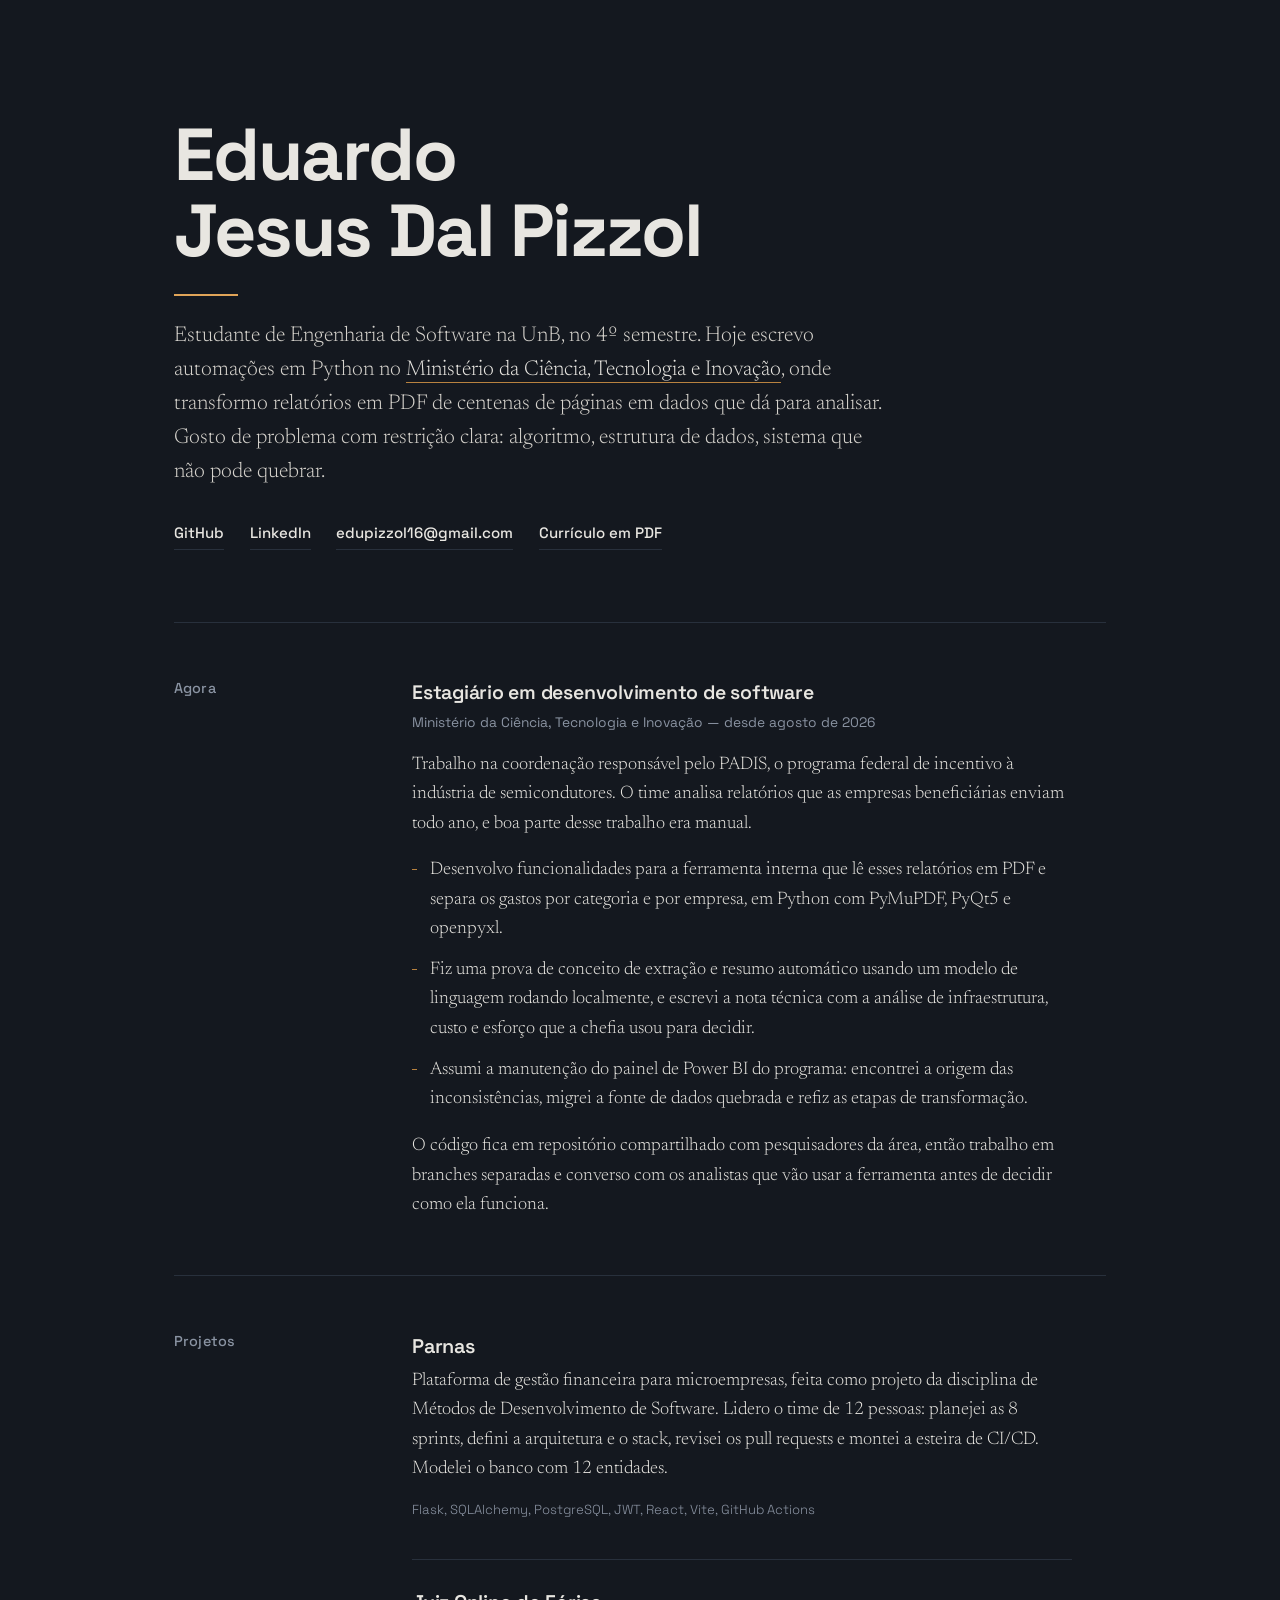
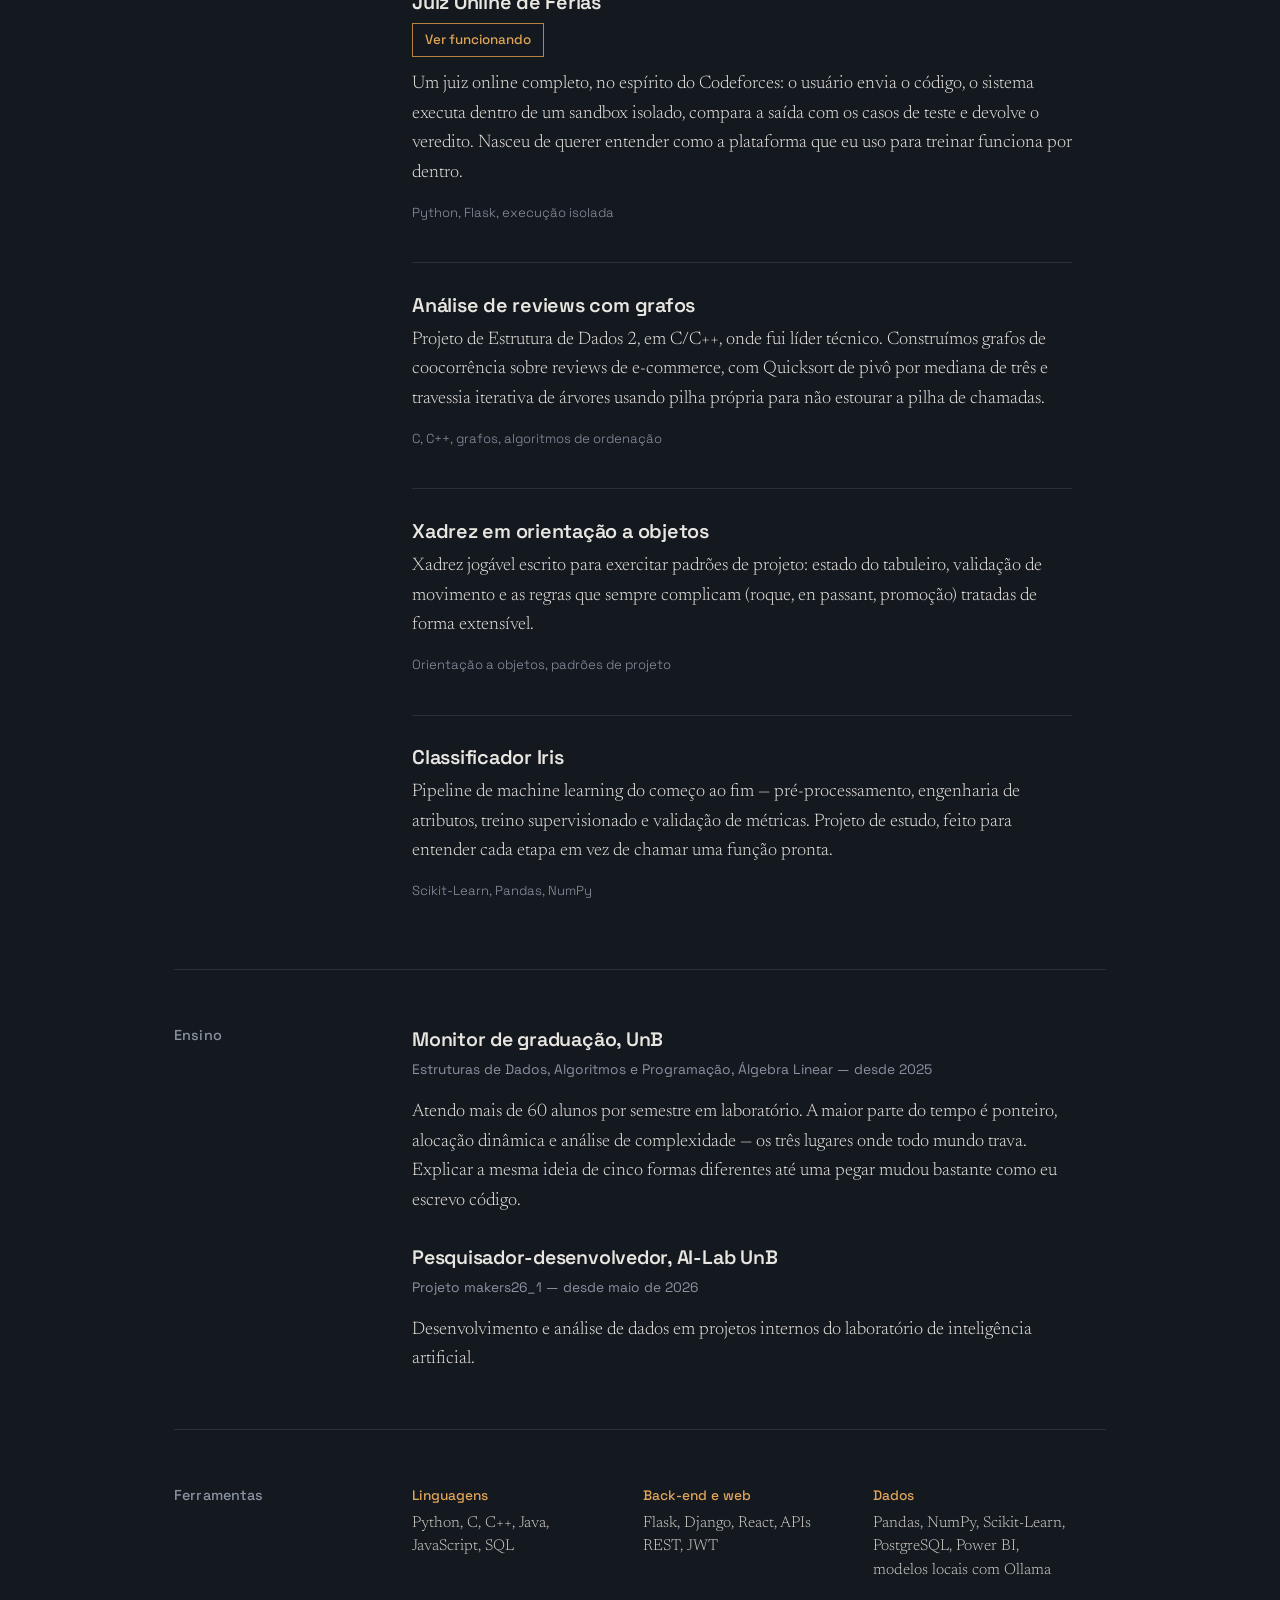
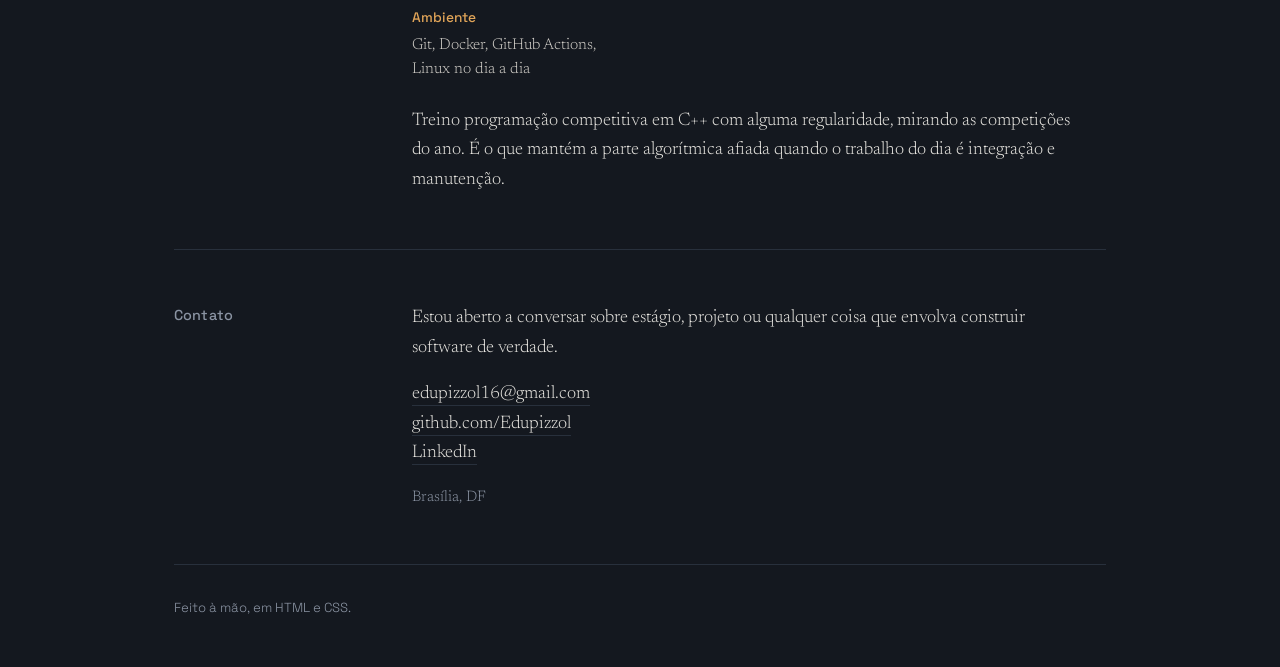
==== index.html @ 556affe7 "Add files via upload" ====
<!DOCTYPE html>
<html lang="pt-BR">
<head>
<meta charset="utf-8">
<meta name="viewport" content="width=device-width, initial-scale=1">
<title>Eduardo Jesus Dal Pizzol — Engenharia de Software</title>
<meta name="description" content="Estudante de Engenharia de Software na UnB. Automação em Python, back-end e algoritmos.">

<!--
  ============================================================
  TROQUE ANTES DE PUBLICAR — procure por "TROCAR" no arquivo:

  1. Links dos repositórios (5 lugares, marcados com TROCAR-REPO)
  2. Link do deploy do Juiz Online (marcado com TROCAR-DEMO)
  3. Se quiser foto, veja o bloco comentado "FOTO" logo abaixo do nome
  4. Coloque o PDF do currículo na mesma pasta com o nome
     curriculo.pdf, ou ajuste o link marcado com TROCAR-CV

  Para publicar: crie um repositório chamado Edupizzol.github.io,
  suba este arquivo como index.html e ative o GitHub Pages em
  Settings > Pages. Fica no ar em https://edupizzol.github.io
  ============================================================
-->

<link rel="preconnect" href="https://fonts.googleapis.com">
<link rel="preconnect" href="https://fonts.gstatic.com" crossorigin>
<link href="https://fonts.googleapis.com/css2?family=Space+Grotesk:wght@400;500;600;700&family=Newsreader:ital,opsz,wght@0,6..72,300;0,6..72,400;0,6..72,500;1,6..72,400&display=swap" rel="stylesheet">

<style>
  :root{
    --ink:#14181f;
    --ink-2:#1a202a;
    --line:#28303c;
    --bone:#e8e6e1;
    --muted:#8a93a2;
    --amber:#e0a458;
    --amber-dim:#b8823f;

    --display:"Space Grotesk", system-ui, sans-serif;
    --body:"Newsreader", Georgia, serif;

    --pad:clamp(1.5rem, 5vw, 5rem);
  }

  *{box-sizing:border-box;}

  html{-webkit-text-size-adjust:100%;}

  body{
    margin:0;
    background:var(--ink);
    color:var(--bone);
    font-family:var(--body);
    font-size:clamp(1.02rem, 0.98rem + 0.2vw, 1.14rem);
    line-height:1.62;
    font-weight:300;
    -webkit-font-smoothing:antialiased;
  }

  .wrap{
    max-width:1060px;
    margin:0 auto;
    padding:0 var(--pad);
  }

  a{color:var(--bone); text-decoration:none;}
  a:focus-visible{
    outline:2px solid var(--amber);
    outline-offset:3px;
    border-radius:2px;
  }

  /* ---------- hero ---------- */

  header{
    padding:clamp(4rem, 13vh, 8rem) 0 clamp(3rem, 8vh, 5rem);
  }

  .name{
    font-family:var(--display);
    font-weight:700;
    font-size:clamp(2.4rem, 7.5vw, 4.6rem);
    line-height:1.03;
    letter-spacing:-0.028em;
    margin:0;
  }

  .rule{
    width:64px;
    height:2px;
    background:var(--amber);
    margin:1.6rem 0 1.5rem;
  }

  .intro{
    max-width:60ch;
    font-size:clamp(1.12rem, 1.02rem + 0.5vw, 1.34rem);
    line-height:1.58;
    margin:0 0 2rem;
    color:#d5d2cc;
  }

  .intro em{
    font-style:normal;
    color:var(--bone);
    border-bottom:1px solid var(--amber-dim);
    padding-bottom:1px;
  }

  .links{
    display:flex;
    flex-wrap:wrap;
    gap:1.6rem;
    font-family:var(--display);
    font-size:0.94rem;
    font-weight:500;
  }

  .links a{
    color:var(--bone);
    border-bottom:1px solid var(--line);
    padding-bottom:3px;
    transition:border-color .18s ease, color .18s ease;
  }
  .links a:hover{border-color:var(--amber); color:var(--amber);}

  /* ---------- estrutura de seção ---------- */

  section{
    border-top:1px solid var(--line);
    padding:clamp(2.6rem, 6vh, 4rem) 0;
    display:grid;
    grid-template-columns:190px minmax(0, 1fr);
    gap:clamp(1rem, 4vw, 3rem);
  }

  .label{
    font-family:var(--display);
    font-size:0.9rem;
    font-weight:500;
    color:var(--muted);
    letter-spacing:0.01em;
    margin:0;
    position:sticky;
    top:2rem;
    align-self:start;
  }

  .col{max-width:66ch;}
  .col > *:first-child{margin-top:0;}
  .col > *:last-child{margin-bottom:0;}

  /* ---------- trabalho atual ---------- */

  .role{
    font-family:var(--display);
    font-size:1.22rem;
    font-weight:600;
    letter-spacing:-0.012em;
    margin:0 0 0.15rem;
  }

  .meta{
    font-family:var(--display);
    font-size:0.86rem;
    font-weight:400;
    color:var(--muted);
    margin:0 0 1.1rem;
  }

  p{margin:0 0 1.05rem;}

  ul.plain{
    list-style:none;
    margin:0 0 1.1rem;
    padding:0;
  }
  ul.plain li{
    padding-left:1.15rem;
    position:relative;
    margin-bottom:0.7rem;
  }
  ul.plain li::before{
    content:"";
    position:absolute;
    left:0;
    top:0.72em;
    width:5px;
    height:1px;
    background:var(--amber-dim);
  }

  /* ---------- projetos ---------- */

  .project{
    padding:1.6rem 0;
    border-bottom:1px solid var(--line);
  }
  .project:first-child{padding-top:0;}
  .project:last-child{border-bottom:none; padding-bottom:0;}

  .project h3{
    font-family:var(--display);
    font-size:1.24rem;
    font-weight:600;
    letter-spacing:-0.012em;
    margin:0 0 0.3rem;
  }
  .project h3 a{
    border-bottom:1px solid transparent;
    transition:border-color .18s ease, color .18s ease;
  }
  .project h3 a:hover{color:var(--amber); border-color:var(--amber-dim);}

  .project p{margin:0 0 0.85rem;}

  .stack{
    font-family:var(--display);
    font-size:0.82rem;
    color:var(--muted);
    margin:0;
  }

  .demo{
    display:inline-block;
    font-family:var(--display);
    font-size:0.84rem;
    font-weight:500;
    color:var(--amber);
    border:1px solid var(--amber-dim);
    padding:0.32rem 0.75rem;
    margin-bottom:0.85rem;
    transition:background .18s ease, color .18s ease;
  }
  .demo:hover{background:var(--amber); color:var(--ink);}

  /* ---------- ferramentas ---------- */

  .tools{
    display:grid;
    grid-template-columns:repeat(auto-fit, minmax(190px, 1fr));
    gap:1.5rem 2rem;
  }
  .tools h4{
    font-family:var(--display);
    font-size:0.86rem;
    font-weight:500;
    color:var(--amber);
    margin:0 0 0.35rem;
  }
  .tools p{
    font-size:0.98rem;
    line-height:1.5;
    margin:0;
    color:#cfccc6;
  }

  /* ---------- contato ---------- */

  .contact a{
    border-bottom:1px solid var(--line);
    padding-bottom:2px;
    transition:border-color .18s ease, color .18s ease;
  }
  .contact a:hover{border-color:var(--amber); color:var(--amber);}

  footer{
    border-top:1px solid var(--line);
    padding:2rem 0 3rem;
    font-family:var(--display);
    font-size:0.82rem;
    color:var(--muted);
  }

  /* ---------- entrada ---------- */

  .fade{
    opacity:0;
    transform:translateY(10px);
    animation:rise .7s cubic-bezier(.22,.68,.32,1) forwards;
  }
  .fade:nth-child(2){animation-delay:.07s;}
  .fade:nth-child(3){animation-delay:.13s;}
  .fade:nth-child(4){animation-delay:.19s;}

  @keyframes rise{to{opacity:1; transform:none;}}

  @media (prefers-reduced-motion: reduce){
    .fade{animation:none; opacity:1; transform:none;}
    *{transition-duration:.01ms !important;}
  }

  /* ---------- mobile ---------- */

  @media (max-width: 720px){
    section{
      grid-template-columns:1fr;
      gap:0.9rem;
    }
    .label{
      position:static;
      color:var(--amber);
    }
    .links{gap:1.1rem 1.4rem;}
  }
</style>
</head>

<body>

<div class="wrap">

  <header>
    <h1 class="name fade">Eduardo<br>Jesus Dal Pizzol</h1>

    <!-- FOTO: se quiser incluir, cole aqui e descomente.
         <img src="foto.jpg" alt="" width="120" height="120"
              style="border-radius:50%;object-fit:cover;margin:1.5rem 0 0;">
    -->

    <div class="rule fade"></div>

    <p class="intro fade">
      Estudante de Engenharia de Software na UnB, no 4º semestre. Hoje escrevo
      automações em Python no <em>Ministério da Ciência, Tecnologia e Inovação</em>,
      onde transformo relatórios em PDF de centenas de páginas em dados que dá
      para analisar. Gosto de problema com restrição clara: algoritmo, estrutura
      de dados, sistema que não pode quebrar.
    </p>

    <nav class="links fade">
      <a href="https://github.com/Edupizzol">GitHub</a>
      <a href="https://www.linkedin.com/in/eduardo-jesus-dal-pizzol-343785380/">LinkedIn</a>
      <a href="mailto:edupizzol16@gmail.com">edupizzol16@gmail.com</a>
      <!-- TROCAR-CV: coloque curriculo.pdf na mesma pasta deste arquivo -->
      <a href="curriculo.pdf">Currículo em PDF</a>
    </nav>
  </header>

  <section>
    <h2 class="label">Agora</h2>
    <div class="col">
      <p class="role">Estagiário em desenvolvimento de software</p>
      <p class="meta">Ministério da Ciência, Tecnologia e Inovação — desde agosto de 2026</p>

      <p>
        Trabalho na coordenação responsável pelo PADIS, o programa federal de
        incentivo à indústria de semicondutores. O time analisa relatórios que as
        empresas beneficiárias enviam todo ano, e boa parte desse trabalho era
        manual.
      </p>

      <ul class="plain">
        <li>
          Desenvolvo funcionalidades para a ferramenta interna que lê esses
          relatórios em PDF e separa os gastos por categoria e por empresa,
          em Python com PyMuPDF, PyQt5 e openpyxl.
        </li>
        <li>
          Fiz uma prova de conceito de extração e resumo automático usando um
          modelo de linguagem rodando localmente, e escrevi a nota técnica com
          a análise de infraestrutura, custo e esforço que a chefia usou para decidir.
        </li>
        <li>
          Assumi a manutenção do painel de Power BI do programa: encontrei a
          origem das inconsistências, migrei a fonte de dados quebrada e refiz as
          etapas de transformação.
        </li>
      </ul>

      <p>
        O código fica em repositório compartilhado com pesquisadores da área, então
        trabalho em branches separadas e converso com os analistas que vão usar a
        ferramenta antes de decidir como ela funciona.
      </p>
    </div>
  </section>

  <section>
    <h2 class="label">Projetos</h2>
    <div class="col">

      <article class="project">
        <!-- TROCAR-REPO -->
        <h3><a href="https://github.com/Edupizzol">Parnas</a></h3>
        <p>
          Plataforma de gestão financeira para microempresas, feita como projeto
          da disciplina de Métodos de Desenvolvimento de Software. Lidero o time
          de 12 pessoas: planejei as 8 sprints, defini a arquitetura e o stack,
          revisei os pull requests e montei a esteira de CI/CD. Modelei o banco
          com 12 entidades.
        </p>
        <p class="stack">Flask, SQLAlchemy, PostgreSQL, JWT, React, Vite, GitHub Actions</p>
      </article>

      <article class="project">
        <!-- TROCAR-REPO -->
        <h3><a href="https://github.com/Edupizzol">Juiz Online de Férias</a></h3>
        <!-- TROCAR-DEMO: coloque aqui o link do deploy -->
        <a class="demo" href="#">Ver funcionando</a>
        <p>
          Um juiz online completo, no espírito do Codeforces: o usuário envia o
          código, o sistema executa dentro de um sandbox isolado, compara a saída
          com os casos de teste e devolve o veredito. Nasceu de querer entender
          como a plataforma que eu uso para treinar funciona por dentro.
        </p>
        <p class="stack">Python, Flask, execução isolada</p>
      </article>

      <article class="project">
        <!-- TROCAR-REPO -->
        <h3><a href="https://github.com/Edupizzol">Análise de reviews com grafos</a></h3>
        <p>
          Projeto de Estrutura de Dados 2, em C/C++, onde fui líder técnico.
          Construímos grafos de coocorrência sobre reviews de e-commerce, com
          Quicksort de pivô por mediana de três e travessia iterativa de árvores
          usando pilha própria para não estourar a pilha de chamadas.
        </p>
        <p class="stack">C, C++, grafos, algoritmos de ordenação</p>
      </article>

      <article class="project">
        <!-- TROCAR-REPO -->
        <h3><a href="https://github.com/Edupizzol">Xadrez em orientação a objetos</a></h3>
        <p>
          Xadrez jogável escrito para exercitar padrões de projeto: estado do
          tabuleiro, validação de movimento e as regras que sempre complicam
          (roque, en passant, promoção) tratadas de forma extensível.
        </p>
        <p class="stack">Orientação a objetos, padrões de projeto</p>
      </article>

      <article class="project">
        <!-- TROCAR-REPO -->
        <h3><a href="https://github.com/Edupizzol">Classificador Iris</a></h3>
        <p>
          Pipeline de machine learning do começo ao fim — pré-processamento,
          engenharia de atributos, treino supervisionado e validação de métricas.
          Projeto de estudo, feito para entender cada etapa em vez de chamar
          uma função pronta.
        </p>
        <p class="stack">Scikit-Learn, Pandas, NumPy</p>
      </article>

    </div>
  </section>

  <section>
    <h2 class="label">Ensino</h2>
    <div class="col">
      <p class="role">Monitor de graduação, UnB</p>
      <p class="meta">Estruturas de Dados, Algoritmos e Programação, Álgebra Linear — desde 2025</p>
      <p>
        Atendo mais de 60 alunos por semestre em laboratório. A maior parte do
        tempo é ponteiro, alocação dinâmica e análise de complexidade — os três
        lugares onde todo mundo trava. Explicar a mesma ideia de cinco formas
        diferentes até uma pegar mudou bastante como eu escrevo código.
      </p>
      <p class="role" style="margin-top:1.6rem;">Pesquisador-desenvolvedor, AI-Lab UnB</p>
      <p class="meta">Projeto makers26_1 — desde maio de 2026</p>
      <p>
        Desenvolvimento e análise de dados em projetos internos do laboratório de
        inteligência artificial.
      </p>
    </div>
  </section>

  <section>
    <h2 class="label">Ferramentas</h2>
    <div class="col">
      <div class="tools">
        <div>
          <h4>Linguagens</h4>
          <p>Python, C, C++, Java, JavaScript, SQL</p>
        </div>
        <div>
          <h4>Back-end e web</h4>
          <p>Flask, Django, React, APIs REST, JWT</p>
        </div>
        <div>
          <h4>Dados</h4>
          <p>Pandas, NumPy, Scikit-Learn, PostgreSQL, Power BI, modelos locais com Ollama</p>
        </div>
        <div>
          <h4>Ambiente</h4>
          <p>Git, Docker, GitHub Actions, Linux no dia a dia</p>
        </div>
      </div>
      <p style="margin-top:1.6rem;">
        Treino programação competitiva em C++ com alguma regularidade, mirando
        as competições do ano. É o que mantém a parte algorítmica afiada quando
        o trabalho do dia é integração e manutenção.
      </p>
    </div>
  </section>

  <section>
    <h2 class="label">Contato</h2>
    <div class="col contact">
      <p>
        Estou aberto a conversar sobre estágio, projeto ou qualquer coisa que
        envolva construir software de verdade.
      </p>
      <p>
        <a href="mailto:edupizzol16@gmail.com">edupizzol16@gmail.com</a><br>
        <a href="https://github.com/Edupizzol">github.com/Edupizzol</a><br>
        <a href="https://www.linkedin.com/in/eduardo-jesus-dal-pizzol-343785380/">LinkedIn</a>
      </p>
      <p style="color:var(--muted);font-size:0.95rem;">Brasília, DF</p>
    </div>
  </section>

  <footer>
    Feito à mão, em HTML e CSS.
  </footer>

</div>

</body>
</html>
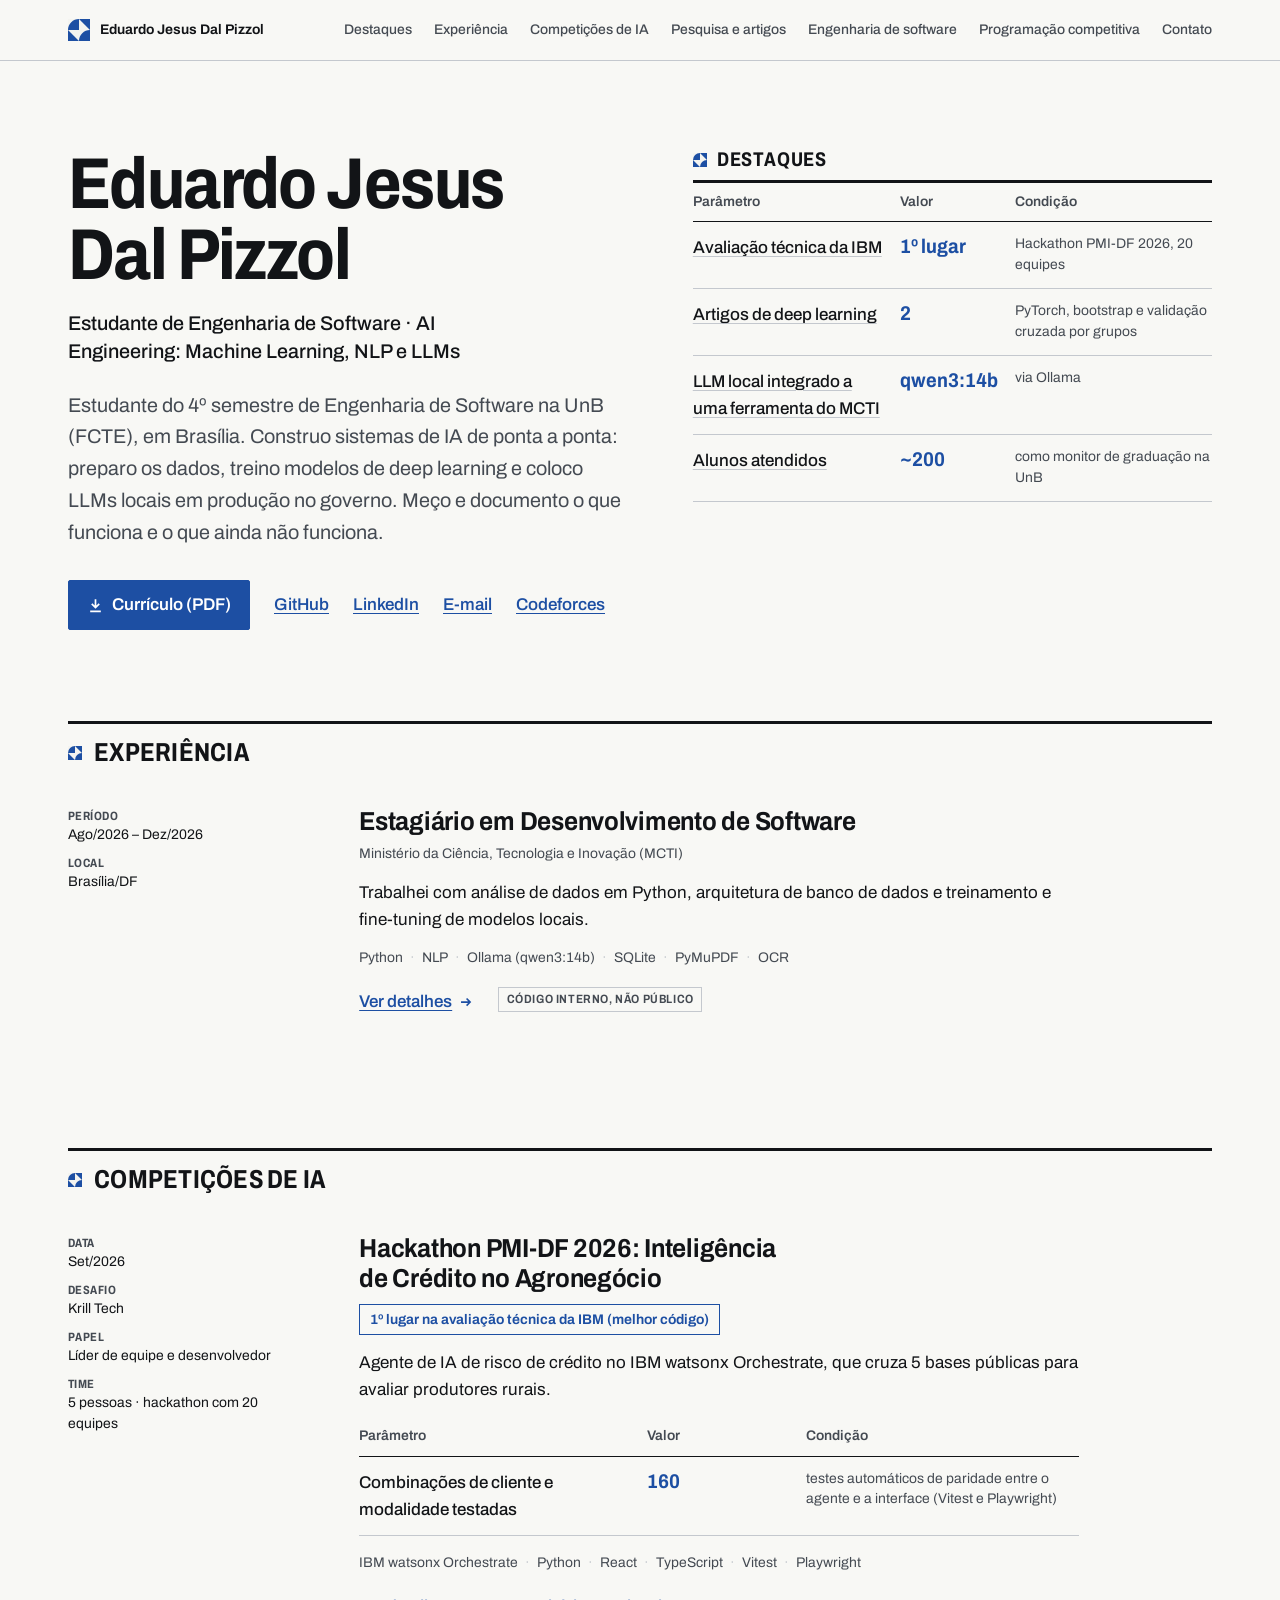
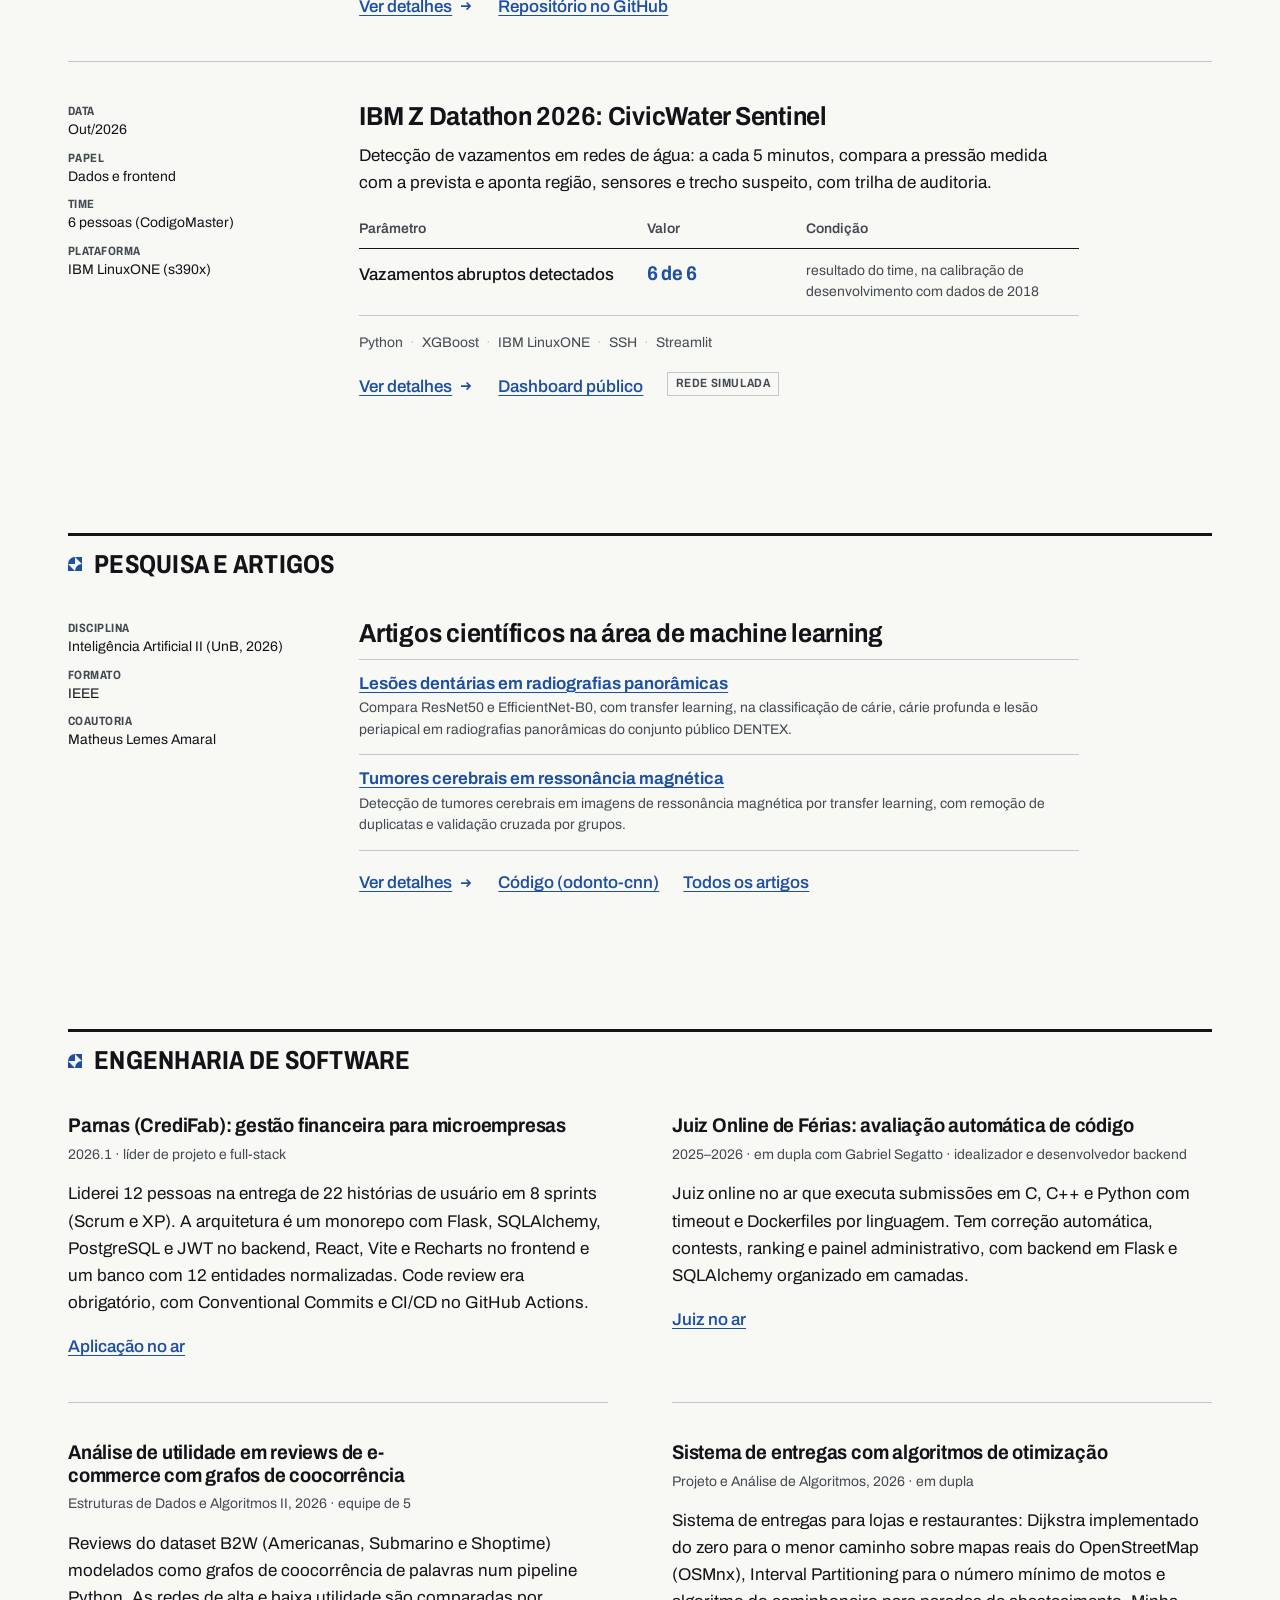
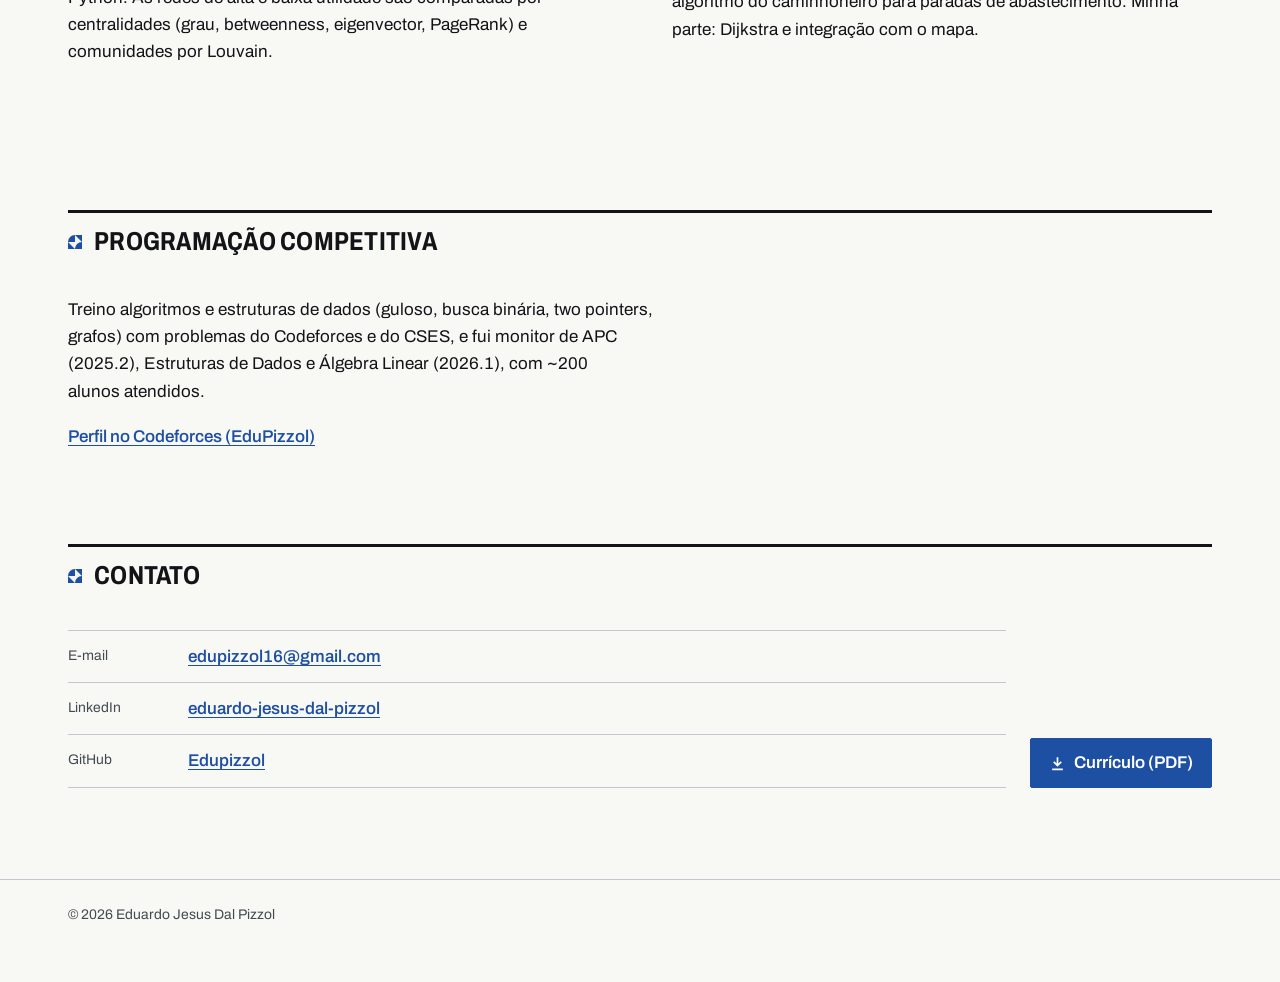
==== commit 04b91852: "feat: refaz o portfólio com foco em AI Engineering - index.html com seções de destaques, experiência" ====
--- a/index.html
+++ b/index.html
@@ -3,518 +3,315 @@
 <head>
 <meta charset="utf-8">
 <meta name="viewport" content="width=device-width, initial-scale=1">
-<title>Eduardo Jesus Dal Pizzol — Engenharia de Software</title>
-<meta name="description" content="Estudante de Engenharia de Software na UnB. Automação em Python, back-end e algoritmos.">
-
-<!--
-  ============================================================
-  TROQUE ANTES DE PUBLICAR — procure por "TROCAR" no arquivo:
-
-  1. Links dos repositórios (5 lugares, marcados com TROCAR-REPO)
-  2. Link do deploy do Juiz Online (marcado com TROCAR-DEMO)
-  3. Se quiser foto, veja o bloco comentado "FOTO" logo abaixo do nome
-  4. Coloque o PDF do currículo na mesma pasta com o nome
-     curriculo.pdf, ou ajuste o link marcado com TROCAR-CV
-
-  Para publicar: crie um repositório chamado Edupizzol.github.io,
-  suba este arquivo como index.html e ative o GitHub Pages em
-  Settings > Pages. Fica no ar em https://edupizzol.github.io
-  ============================================================
--->
-
-<link rel="preconnect" href="https://fonts.googleapis.com">
-<link rel="preconnect" href="https://fonts.gstatic.com" crossorigin>
-<link href="https://fonts.googleapis.com/css2?family=Space+Grotesk:wght@400;500;600;700&family=Newsreader:ital,opsz,wght@0,6..72,300;0,6..72,400;0,6..72,500;1,6..72,400&display=swap" rel="stylesheet">
-
-<style>
-  :root{
-    --ink:#14181f;
-    --ink-2:#1a202a;
-    --line:#28303c;
-    --bone:#e8e6e1;
-    --muted:#8a93a2;
-    --amber:#e0a458;
-    --amber-dim:#b8823f;
-
-    --display:"Space Grotesk", system-ui, sans-serif;
-    --body:"Newsreader", Georgia, serif;
-
-    --pad:clamp(1.5rem, 5vw, 5rem);
-  }
-
-  *{box-sizing:border-box;}
-
-  html{-webkit-text-size-adjust:100%;}
-
-  body{
-    margin:0;
-    background:var(--ink);
-    color:var(--bone);
-    font-family:var(--body);
-    font-size:clamp(1.02rem, 0.98rem + 0.2vw, 1.14rem);
-    line-height:1.62;
-    font-weight:300;
-    -webkit-font-smoothing:antialiased;
-  }
-
-  .wrap{
-    max-width:1060px;
-    margin:0 auto;
-    padding:0 var(--pad);
-  }
-
-  a{color:var(--bone); text-decoration:none;}
-  a:focus-visible{
-    outline:2px solid var(--amber);
-    outline-offset:3px;
-    border-radius:2px;
-  }
-
-  /* ---------- hero ---------- */
-
-  header{
-    padding:clamp(4rem, 13vh, 8rem) 0 clamp(3rem, 8vh, 5rem);
-  }
-
-  .name{
-    font-family:var(--display);
-    font-weight:700;
-    font-size:clamp(2.4rem, 7.5vw, 4.6rem);
-    line-height:1.03;
-    letter-spacing:-0.028em;
-    margin:0;
-  }
-
-  .rule{
-    width:64px;
-    height:2px;
-    background:var(--amber);
-    margin:1.6rem 0 1.5rem;
-  }
-
-  .intro{
-    max-width:60ch;
-    font-size:clamp(1.12rem, 1.02rem + 0.5vw, 1.34rem);
-    line-height:1.58;
-    margin:0 0 2rem;
-    color:#d5d2cc;
-  }
-
-  .intro em{
-    font-style:normal;
-    color:var(--bone);
-    border-bottom:1px solid var(--amber-dim);
-    padding-bottom:1px;
-  }
-
-  .links{
-    display:flex;
-    flex-wrap:wrap;
-    gap:1.6rem;
-    font-family:var(--display);
-    font-size:0.94rem;
-    font-weight:500;
-  }
-
-  .links a{
-    color:var(--bone);
-    border-bottom:1px solid var(--line);
-    padding-bottom:3px;
-    transition:border-color .18s ease, color .18s ease;
-  }
-  .links a:hover{border-color:var(--amber); color:var(--amber);}
-
-  /* ---------- estrutura de seção ---------- */
-
-  section{
-    border-top:1px solid var(--line);
-    padding:clamp(2.6rem, 6vh, 4rem) 0;
-    display:grid;
-    grid-template-columns:190px minmax(0, 1fr);
-    gap:clamp(1rem, 4vw, 3rem);
-  }
-
-  .label{
-    font-family:var(--display);
-    font-size:0.9rem;
-    font-weight:500;
-    color:var(--muted);
-    letter-spacing:0.01em;
-    margin:0;
-    position:sticky;
-    top:2rem;
-    align-self:start;
-  }
-
-  .col{max-width:66ch;}
-  .col > *:first-child{margin-top:0;}
-  .col > *:last-child{margin-bottom:0;}
-
-  /* ---------- trabalho atual ---------- */
-
-  .role{
-    font-family:var(--display);
-    font-size:1.22rem;
-    font-weight:600;
-    letter-spacing:-0.012em;
-    margin:0 0 0.15rem;
-  }
-
-  .meta{
-    font-family:var(--display);
-    font-size:0.86rem;
-    font-weight:400;
-    color:var(--muted);
-    margin:0 0 1.1rem;
-  }
-
-  p{margin:0 0 1.05rem;}
-
-  ul.plain{
-    list-style:none;
-    margin:0 0 1.1rem;
-    padding:0;
-  }
-  ul.plain li{
-    padding-left:1.15rem;
-    position:relative;
-    margin-bottom:0.7rem;
-  }
-  ul.plain li::before{
-    content:"";
-    position:absolute;
-    left:0;
-    top:0.72em;
-    width:5px;
-    height:1px;
-    background:var(--amber-dim);
-  }
-
-  /* ---------- projetos ---------- */
-
-  .project{
-    padding:1.6rem 0;
-    border-bottom:1px solid var(--line);
-  }
-  .project:first-child{padding-top:0;}
-  .project:last-child{border-bottom:none; padding-bottom:0;}
-
-  .project h3{
-    font-family:var(--display);
-    font-size:1.24rem;
-    font-weight:600;
-    letter-spacing:-0.012em;
-    margin:0 0 0.3rem;
-  }
-  .project h3 a{
-    border-bottom:1px solid transparent;
-    transition:border-color .18s ease, color .18s ease;
-  }
-  .project h3 a:hover{color:var(--amber); border-color:var(--amber-dim);}
-
-  .project p{margin:0 0 0.85rem;}
-
-  .stack{
-    font-family:var(--display);
-    font-size:0.82rem;
-    color:var(--muted);
-    margin:0;
-  }
-
-  .demo{
-    display:inline-block;
-    font-family:var(--display);
-    font-size:0.84rem;
-    font-weight:500;
-    color:var(--amber);
-    border:1px solid var(--amber-dim);
-    padding:0.32rem 0.75rem;
-    margin-bottom:0.85rem;
-    transition:background .18s ease, color .18s ease;
-  }
-  .demo:hover{background:var(--amber); color:var(--ink);}
-
-  /* ---------- ferramentas ---------- */
-
-  .tools{
-    display:grid;
-    grid-template-columns:repeat(auto-fit, minmax(190px, 1fr));
-    gap:1.5rem 2rem;
-  }
-  .tools h4{
-    font-family:var(--display);
-    font-size:0.86rem;
-    font-weight:500;
-    color:var(--amber);
-    margin:0 0 0.35rem;
-  }
-  .tools p{
-    font-size:0.98rem;
-    line-height:1.5;
-    margin:0;
-    color:#cfccc6;
-  }
-
-  /* ---------- contato ---------- */
-
-  .contact a{
-    border-bottom:1px solid var(--line);
-    padding-bottom:2px;
-    transition:border-color .18s ease, color .18s ease;
-  }
-  .contact a:hover{border-color:var(--amber); color:var(--amber);}
-
-  footer{
-    border-top:1px solid var(--line);
-    padding:2rem 0 3rem;
-    font-family:var(--display);
-    font-size:0.82rem;
-    color:var(--muted);
-  }
-
-  /* ---------- entrada ---------- */
-
-  .fade{
-    opacity:0;
-    transform:translateY(10px);
-    animation:rise .7s cubic-bezier(.22,.68,.32,1) forwards;
-  }
-  .fade:nth-child(2){animation-delay:.07s;}
-  .fade:nth-child(3){animation-delay:.13s;}
-  .fade:nth-child(4){animation-delay:.19s;}
-
-  @keyframes rise{to{opacity:1; transform:none;}}
-
-  @media (prefers-reduced-motion: reduce){
-    .fade{animation:none; opacity:1; transform:none;}
-    *{transition-duration:.01ms !important;}
-  }
-
-  /* ---------- mobile ---------- */
-
-  @media (max-width: 720px){
-    section{
-      grid-template-columns:1fr;
-      gap:0.9rem;
-    }
-    .label{
-      position:static;
-      color:var(--amber);
-    }
-    .links{gap:1.1rem 1.4rem;}
-  }
-</style>
+<title>Eduardo Jesus Dal Pizzol · AI Engineering: Machine Learning, NLP e LLMs</title>
+<meta name="description" content="Estudante de Engenharia de Software na UnB. Competições de IA, artigos de deep learning com PyTorch e LLM local integrado a uma ferramenta do MCTI.">
+<meta name="author" content="Eduardo Jesus Dal Pizzol">
+<link rel="canonical" href="https://edupizzol.github.io/">
+<meta name="theme-color" content="#f8f8f5" media="(prefers-color-scheme: light)">
+<meta name="theme-color" content="#0f1114" media="(prefers-color-scheme: dark)">
+
+<meta property="og:type" content="website">
+<meta property="og:locale" content="pt_BR">
+<meta property="og:site_name" content="Eduardo Jesus Dal Pizzol">
+<meta property="og:title" content="Eduardo Jesus Dal Pizzol · AI Engineering: Machine Learning, NLP e LLMs">
+<meta property="og:description" content="Estudante de Engenharia de Software na UnB. Competições de IA, artigos de deep learning com PyTorch e LLM local integrado a uma ferramenta do MCTI.">
+<meta property="og:url" content="https://edupizzol.github.io/">
+<meta property="og:image" content="https://edupizzol.github.io/assets/img/og.png">
+<meta property="og:image:width" content="1200">
+<meta property="og:image:height" content="630">
+<meta property="og:image:alt" content="Eduardo Jesus Dal Pizzol, AI Engineering: Machine Learning, NLP e LLMs">
+<meta name="twitter:card" content="summary_large_image">
+
+<link rel="icon" href="assets/img/favicon.svg" type="image/svg+xml">
+<link rel="icon" href="assets/img/favicon-32.png" sizes="32x32" type="image/png">
+<link rel="apple-touch-icon" href="assets/img/apple-touch-icon.png">
+<link rel="preload" href="assets/fonts/archivo-latin.woff2" as="font" type="font/woff2" crossorigin>
+<link rel="stylesheet" href="assets/css/style.css">
+<script src="assets/js/main.js" defer></script>
 </head>
-
 <body>
-
-<div class="wrap">
-
-  <header>
-    <h1 class="name fade">Eduardo<br>Jesus Dal Pizzol</h1>
-
-    <!-- FOTO: se quiser incluir, cole aqui e descomente.
-         <img src="foto.jpg" alt="" width="120" height="120"
-              style="border-radius:50%;object-fit:cover;margin:1.5rem 0 0;">
-    -->
-
-    <div class="rule fade"></div>
-
-    <p class="intro fade">
-      Estudante de Engenharia de Software na UnB, no 4º semestre. Hoje escrevo
-      automações em Python no <em>Ministério da Ciência, Tecnologia e Inovação</em>,
-      onde transformo relatórios em PDF de centenas de páginas em dados que dá
-      para analisar. Gosto de problema com restrição clara: algoritmo, estrutura
-      de dados, sistema que não pode quebrar.
-    </p>
-
-    <nav class="links fade">
-      <a href="https://github.com/Edupizzol">GitHub</a>
-      <a href="https://www.linkedin.com/in/eduardo-jesus-dal-pizzol-343785380/">LinkedIn</a>
-      <a href="mailto:edupizzol16@gmail.com">edupizzol16@gmail.com</a>
-      <!-- TROCAR-CV: coloque curriculo.pdf na mesma pasta deste arquivo -->
-      <a href="curriculo.pdf">Currículo em PDF</a>
+<a class="skip" href="#conteudo">Pular para o conteúdo</a>
+
+<header class="doc-head">
+  <div class="wrap">
+    <a class="brand" href="./" aria-label="Eduardo Jesus Dal Pizzol, início">
+      <svg class="tile" width="22" height="22" viewBox="0 0 24 24" aria-hidden="true" focusable="false"><rect class="tw" width="24" height="24"/><path class="tb" d="M12 12V0A12 12 0 0 0 0 12ZM12 0H24V12ZM0 12V24H12ZM24 24H12A12 12 0 0 1 24 12Z"/></svg>
+      Eduardo Jesus Dal Pizzol
+    </a>
+    <nav class="site-nav" aria-label="Seções">
+      <ul>
+        <li><a href="#destaques">Destaques</a></li>
+        <li><a href="#experiencia">Experiência</a></li>
+        <li><a href="#competicoes">Competições de IA</a></li>
+        <li><a href="#pesquisa">Pesquisa e artigos</a></li>
+        <li><a href="#engenharia">Engenharia de software</a></li>
+        <li><a href="#programacao">Programação competitiva</a></li>
+        <li><a href="#contato">Contato</a></li>
+      </ul>
     </nav>
-  </header>
-
-  <section>
-    <h2 class="label">Agora</h2>
-    <div class="col">
-      <p class="role">Estagiário em desenvolvimento de software</p>
-      <p class="meta">Ministério da Ciência, Tecnologia e Inovação — desde agosto de 2026</p>
-
-      <p>
-        Trabalho na coordenação responsável pelo PADIS, o programa federal de
-        incentivo à indústria de semicondutores. O time analisa relatórios que as
-        empresas beneficiárias enviam todo ano, e boa parte desse trabalho era
-        manual.
-      </p>
-
-      <ul class="plain">
-        <li>
-          Desenvolvo funcionalidades para a ferramenta interna que lê esses
-          relatórios em PDF e separa os gastos por categoria e por empresa,
-          em Python com PyMuPDF, PyQt5 e openpyxl.
-        </li>
-        <li>
-          Fiz uma prova de conceito de extração e resumo automático usando um
-          modelo de linguagem rodando localmente, e escrevi a nota técnica com
-          a análise de infraestrutura, custo e esforço que a chefia usou para decidir.
-        </li>
-        <li>
-          Assumi a manutenção do painel de Power BI do programa: encontrei a
-          origem das inconsistências, migrei a fonte de dados quebrada e refiz as
-          etapas de transformação.
-        </li>
+  </div>
+</header>
+
+<main id="conteudo" class="wrap">
+
+  <div class="hero">
+    <section aria-labelledby="nome">
+      <h1 id="nome">Eduardo Jesus Dal Pizzol</h1>
+      <p class="role">Estudante de Engenharia de Software&nbsp;· AI Engineering: Machine Learning, NLP e LLMs</p>
+      <p class="lede">Estudante do 4º semestre de Engenharia de Software na UnB (FCTE), em Brasília. Construo sistemas de IA de ponta a ponta: preparo os dados, treino modelos de deep learning e coloco LLMs locais em produção no governo. Meço e documento o que funciona e o que ainda não funciona.</p>
+      <ul class="actions">
+        <li><a class="btn" href="curriculo.pdf"><svg viewBox="0 0 16 16" aria-hidden="true" focusable="false"><path d="M8 2v8M4.5 6.5 8 10l3.5-3.5M3 13.5h10" fill="none" stroke="currentColor" stroke-width="1.6"/></svg>Currículo (PDF)</a></li>
+        <li><a href="https://github.com/Edupizzol">GitHub</a></li>
+        <li><a href="https://www.linkedin.com/in/eduardo-jesus-dal-pizzol-343785380/">LinkedIn</a></li>
+        <li><a href="mailto:edupizzol16@gmail.com">E-mail</a></li>
+        <li><a href="https://codeforces.com/profile/EduPizzol">Codeforces</a></li>
       </ul>
-
-      <p>
-        O código fica em repositório compartilhado com pesquisadores da área, então
-        trabalho em branches separadas e converso com os analistas que vão usar a
-        ferramenta antes de decidir como ela funciona.
-      </p>
-    </div>
-  </section>
-
-  <section>
-    <h2 class="label">Projetos</h2>
-    <div class="col">
-
-      <article class="project">
-        <!-- TROCAR-REPO -->
-        <h3><a href="https://github.com/Edupizzol">Parnas</a></h3>
-        <p>
-          Plataforma de gestão financeira para microempresas, feita como projeto
-          da disciplina de Métodos de Desenvolvimento de Software. Lidero o time
-          de 12 pessoas: planejei as 8 sprints, defini a arquitetura e o stack,
-          revisei os pull requests e montei a esteira de CI/CD. Modelei o banco
-          com 12 entidades.
-        </p>
-        <p class="stack">Flask, SQLAlchemy, PostgreSQL, JWT, React, Vite, GitHub Actions</p>
-      </article>
-
-      <article class="project">
-        <!-- TROCAR-REPO -->
-        <h3><a href="https://github.com/Edupizzol">Juiz Online de Férias</a></h3>
-        <!-- TROCAR-DEMO: coloque aqui o link do deploy -->
-        <a class="demo" href="#">Ver funcionando</a>
-        <p>
-          Um juiz online completo, no espírito do Codeforces: o usuário envia o
-          código, o sistema executa dentro de um sandbox isolado, compara a saída
-          com os casos de teste e devolve o veredito. Nasceu de querer entender
-          como a plataforma que eu uso para treinar funciona por dentro.
-        </p>
-        <p class="stack">Python, Flask, execução isolada</p>
-      </article>
-
-      <article class="project">
-        <!-- TROCAR-REPO -->
-        <h3><a href="https://github.com/Edupizzol">Análise de reviews com grafos</a></h3>
-        <p>
-          Projeto de Estrutura de Dados 2, em C/C++, onde fui líder técnico.
-          Construímos grafos de coocorrência sobre reviews de e-commerce, com
-          Quicksort de pivô por mediana de três e travessia iterativa de árvores
-          usando pilha própria para não estourar a pilha de chamadas.
-        </p>
-        <p class="stack">C, C++, grafos, algoritmos de ordenação</p>
-      </article>
-
-      <article class="project">
-        <!-- TROCAR-REPO -->
-        <h3><a href="https://github.com/Edupizzol">Xadrez em orientação a objetos</a></h3>
-        <p>
-          Xadrez jogável escrito para exercitar padrões de projeto: estado do
-          tabuleiro, validação de movimento e as regras que sempre complicam
-          (roque, en passant, promoção) tratadas de forma extensível.
-        </p>
-        <p class="stack">Orientação a objetos, padrões de projeto</p>
-      </article>
-
-      <article class="project">
-        <!-- TROCAR-REPO -->
-        <h3><a href="https://github.com/Edupizzol">Classificador Iris</a></h3>
-        <p>
-          Pipeline de machine learning do começo ao fim — pré-processamento,
-          engenharia de atributos, treino supervisionado e validação de métricas.
-          Projeto de estudo, feito para entender cada etapa em vez de chamar
-          uma função pronta.
-        </p>
-        <p class="stack">Scikit-Learn, Pandas, NumPy</p>
-      </article>
-
-    </div>
-  </section>
-
-  <section>
-    <h2 class="label">Ensino</h2>
-    <div class="col">
-      <p class="role">Monitor de graduação, UnB</p>
-      <p class="meta">Estruturas de Dados, Algoritmos e Programação, Álgebra Linear — desde 2025</p>
-      <p>
-        Atendo mais de 60 alunos por semestre em laboratório. A maior parte do
-        tempo é ponteiro, alocação dinâmica e análise de complexidade — os três
-        lugares onde todo mundo trava. Explicar a mesma ideia de cinco formas
-        diferentes até uma pegar mudou bastante como eu escrevo código.
-      </p>
-      <p class="role" style="margin-top:1.6rem;">Pesquisador-desenvolvedor, AI-Lab UnB</p>
-      <p class="meta">Projeto makers26_1 — desde maio de 2026</p>
-      <p>
-        Desenvolvimento e análise de dados em projetos internos do laboratório de
-        inteligência artificial.
-      </p>
-    </div>
-  </section>
-
-  <section>
-    <h2 class="label">Ferramentas</h2>
-    <div class="col">
-      <div class="tools">
-        <div>
-          <h4>Linguagens</h4>
-          <p>Python, C, C++, Java, JavaScript, SQL</p>
-        </div>
-        <div>
-          <h4>Back-end e web</h4>
-          <p>Flask, Django, React, APIs REST, JWT</p>
-        </div>
-        <div>
-          <h4>Dados</h4>
-          <p>Pandas, NumPy, Scikit-Learn, PostgreSQL, Power BI, modelos locais com Ollama</p>
-        </div>
-        <div>
-          <h4>Ambiente</h4>
-          <p>Git, Docker, GitHub Actions, Linux no dia a dia</p>
-        </div>
+    </section>
+
+    <section id="destaques" class="spec-wrap" aria-labelledby="destaques-titulo">
+      <h2 id="destaques-titulo" class="spec-title">
+        <svg class="tile" width="14" height="14" viewBox="0 0 24 24" aria-hidden="true" focusable="false"><rect class="tw" width="24" height="24"/><path class="tb" d="M12 12V0A12 12 0 0 0 0 12ZM12 0H24V12ZM0 12V24H12ZM24 24H12A12 12 0 0 1 24 12Z"/></svg>
+        Destaques
+      </h2>
+      <table class="spec" role="table">
+        <colgroup><col class="c-param"><col class="c-val"><col></colgroup>
+        <thead role="rowgroup"><tr role="row"><th scope="col" role="columnheader">Parâmetro</th><th scope="col" role="columnheader">Valor</th><th scope="col" role="columnheader">Condição</th></tr></thead>
+        <tbody role="rowgroup">
+          <tr role="row">
+            <th scope="row" role="rowheader"><a href="#competicoes">Avaliação técnica da IBM</a></th>
+            <td role="cell" class="val">1º lugar</td>
+            <td role="cell" class="cond">Hackathon PMI-DF 2026, 20 equipes</td>
+          </tr>
+          <tr role="row">
+            <th scope="row" role="rowheader"><a href="#pesquisa">Artigos de deep learning</a></th>
+            <td role="cell" class="val">2</td>
+            <td role="cell" class="cond">PyTorch, bootstrap e validação cruzada por grupos</td>
+          </tr>
+          <tr role="row">
+            <th scope="row" role="rowheader"><a href="#experiencia">LLM local integrado a uma ferramenta do MCTI</a></th>
+            <td role="cell" class="val">qwen3:14b</td>
+            <td role="cell" class="cond">via Ollama</td>
+          </tr>
+          <tr role="row">
+            <th scope="row" role="rowheader"><a href="#programacao">Alunos atendidos</a></th>
+            <td role="cell" class="val">~200</td>
+            <td role="cell" class="cond">como monitor de graduação na UnB</td>
+          </tr>
+        </tbody>
+      </table>
+    </section>
+  </div>
+
+  <section id="experiencia" class="section" aria-labelledby="experiencia-titulo">
+    <div class="section-head">
+      <svg class="tile" width="14" height="14" viewBox="0 0 24 24" aria-hidden="true" focusable="false"><rect class="tw" width="24" height="24"/><path class="tb" d="M12 12V0A12 12 0 0 0 0 12ZM12 0H24V12ZM0 12V24H12ZM24 24H12A12 12 0 0 1 24 12Z"/></svg>
+      <h2 id="experiencia-titulo">Experiência</h2>
+    </div>
+    <ul class="entries">
+      <li class="entry">
+        <dl class="entry-meta">
+          <div><dt>Período</dt><dd>Ago/2026 – Dez/2026</dd></div>
+          <div><dt>Local</dt><dd>Brasília/DF</dd></div>
+        </dl>
+        <div class="entry-body">
+          <h3>Estagiário em Desenvolvimento de Software</h3>
+          <p class="org">Ministério da Ciência, Tecnologia e Inovação (MCTI)</p>
+          <p>Trabalhei com análise de dados em Python, arquitetura de banco de dados e treinamento e fine-tuning de modelos locais.</p>
+          <ul class="stack" aria-label="Stack">
+            <li>Python</li><li>NLP</li><li>Ollama (qwen3:14b)</li><li>SQLite</li><li>PyMuPDF</li><li>OCR</li>
+          </ul>
+          <ul class="links">
+            <li><a href="projetos/mcti.html">Ver detalhes<svg viewBox="0 0 16 16" aria-hidden="true" focusable="false"><path d="M3 8h9M8.5 4.5 12 8l-3.5 3.5" fill="none" stroke="currentColor" stroke-width="1.6"/></svg></a></li>
+            <li><span class="tag">Código interno, não público</span></li>
+          </ul>
+        </div>
+      </li>
+    </ul>
+  </section>
+
+  <section id="competicoes" class="section" aria-labelledby="competicoes-titulo">
+    <div class="section-head">
+      <svg class="tile" width="14" height="14" viewBox="0 0 24 24" aria-hidden="true" focusable="false"><rect class="tw" width="24" height="24"/><path class="tb" d="M12 12V0A12 12 0 0 0 0 12ZM12 0H24V12ZM0 12V24H12ZM24 24H12A12 12 0 0 1 24 12Z"/></svg>
+      <h2 id="competicoes-titulo">Competições de IA</h2>
+    </div>
+    <ul class="entries">
+      <li class="entry">
+        <dl class="entry-meta">
+          <div><dt>Data</dt><dd>Set/2026</dd></div>
+          <div><dt>Desafio</dt><dd>Krill Tech</dd></div>
+          <div><dt>Papel</dt><dd>Líder de equipe e desenvolvedor</dd></div>
+          <div><dt>Time</dt><dd>5 pessoas · hackathon com 20 equipes</dd></div>
+        </dl>
+        <div class="entry-body">
+          <h3>Hackathon PMI-DF 2026: Inteligência de Crédito no Agronegócio</h3>
+          <p class="seal">1º lugar na avaliação técnica da IBM (melhor código)</p>
+          <p>Agente de IA de risco de crédito no IBM watsonx Orchestrate, que cruza 5 bases públicas para avaliar produtores rurais.</p>
+          <table class="spec" role="table">
+            <colgroup><col class="c-param"><col class="c-val"><col></colgroup>
+            <thead role="rowgroup"><tr role="row"><th scope="col" role="columnheader">Parâmetro</th><th scope="col" role="columnheader">Valor</th><th scope="col" role="columnheader">Condição</th></tr></thead>
+            <tbody role="rowgroup">
+              <tr role="row"><th scope="row" role="rowheader">Combinações de cliente e modalidade testadas</th><td role="cell" class="val">160</td><td role="cell" class="cond">testes automáticos de paridade entre o agente e a interface (Vitest e Playwright)</td></tr>
+            </tbody>
+          </table>
+          <ul class="stack" aria-label="Stack">
+            <li>IBM watsonx Orchestrate</li><li>Python</li><li>React</li><li>TypeScript</li><li>Vitest</li><li>Playwright</li>
+          </ul>
+          <ul class="links">
+            <li><a href="projetos/pmi-krilltech.html">Ver detalhes<svg viewBox="0 0 16 16" aria-hidden="true" focusable="false"><path d="M3 8h9M8.5 4.5 12 8l-3.5 3.5" fill="none" stroke="currentColor" stroke-width="1.6"/></svg></a></li>
+            <li><a href="https://github.com/guxvr/PMI-Sleep-5">Repositório no GitHub</a></li>
+          </ul>
+        </div>
+      </li>
+      <li class="entry">
+        <dl class="entry-meta">
+          <div><dt>Data</dt><dd>Out/2026</dd></div>
+          <div><dt>Papel</dt><dd>Dados e frontend</dd></div>
+          <div><dt>Time</dt><dd>6 pessoas (CodigoMaster)</dd></div>
+          <div><dt>Plataforma</dt><dd>IBM LinuxONE (s390x)</dd></div>
+        </dl>
+        <div class="entry-body">
+          <h3>IBM Z Datathon 2026: CivicWater Sentinel</h3>
+          <p>Detecção de vazamentos em redes de água: a cada 5 minutos, compara a pressão medida com a prevista e aponta região, sensores e trecho suspeito, com trilha de auditoria.</p>
+          <table class="spec" role="table">
+            <colgroup><col class="c-param"><col class="c-val"><col></colgroup>
+            <thead role="rowgroup"><tr role="row"><th scope="col" role="columnheader">Parâmetro</th><th scope="col" role="columnheader">Valor</th><th scope="col" role="columnheader">Condição</th></tr></thead>
+            <tbody role="rowgroup">
+              <tr role="row"><th scope="row" role="rowheader">Vazamentos abruptos detectados</th><td role="cell" class="val">6 de 6</td><td role="cell" class="cond">resultado do time, na calibração de desenvolvimento com dados de 2018</td></tr>
+            </tbody>
+          </table>
+          <ul class="stack" aria-label="Stack">
+            <li>Python</li><li>XGBoost</li><li>IBM LinuxONE</li><li>SSH</li><li>Streamlit</li>
+          </ul>
+          <ul class="links">
+            <li><a href="projetos/civicwater-sentinel.html">Ver detalhes<svg viewBox="0 0 16 16" aria-hidden="true" focusable="false"><path d="M3 8h9M8.5 4.5 12 8l-3.5 3.5" fill="none" stroke="currentColor" stroke-width="1.6"/></svg></a></li>
+            <li><a href="https://civicwater-sentinel-dashboard.onrender.com">Dashboard público</a></li>
+            <li><span class="tag">Rede simulada</span></li>
+          </ul>
+        </div>
+      </li>
+    </ul>
+  </section>
+
+  <section id="pesquisa" class="section" aria-labelledby="pesquisa-titulo">
+    <div class="section-head">
+      <svg class="tile" width="14" height="14" viewBox="0 0 24 24" aria-hidden="true" focusable="false"><rect class="tw" width="24" height="24"/><path class="tb" d="M12 12V0A12 12 0 0 0 0 12ZM12 0H24V12ZM0 12V24H12ZM24 24H12A12 12 0 0 1 24 12Z"/></svg>
+      <h2 id="pesquisa-titulo">Pesquisa e artigos</h2>
+    </div>
+    <ul class="entries">
+      <li class="entry">
+        <dl class="entry-meta">
+          <div><dt>Disciplina</dt><dd>Inteligência Artificial II (UnB, 2026)</dd></div>
+          <div><dt>Formato</dt><dd>IEEE</dd></div>
+          <div><dt>Coautoria</dt><dd>Matheus Lemes Amaral</dd></div>
+        </dl>
+        <div class="entry-body">
+          <h3>Artigos científicos na área de machine learning</h3>
+          <ul class="paper-list">
+            <li>
+              <h4><a href="https://github.com/Edupizzol/Papers/blob/main/2026-lesoes-dentarias-resnet-efficientnet.pdf">Lesões dentárias em radiografias panorâmicas</a></h4>
+              <p>Compara ResNet50 e EfficientNet-B0, com transfer learning, na classificação de cárie, cárie profunda e lesão periapical em radiografias panorâmicas do conjunto público DENTEX.</p>
+            </li>
+            <li>
+              <h4><a href="https://github.com/Edupizzol/Papers/blob/main/2026-tumor-cerebral-rm-validacao-por-grupos.pdf">Tumores cerebrais em ressonância magnética</a></h4>
+              <p>Detecção de tumores cerebrais em imagens de ressonância magnética por transfer learning, com remoção de duplicatas e validação cruzada por grupos.</p>
+            </li>
+          </ul>
+          <ul class="links">
+            <li><a href="projetos/artigos.html">Ver detalhes<svg viewBox="0 0 16 16" aria-hidden="true" focusable="false"><path d="M3 8h9M8.5 4.5 12 8l-3.5 3.5" fill="none" stroke="currentColor" stroke-width="1.6"/></svg></a></li>
+            <li><a href="https://github.com/Edupizzol/odonto-cnn">Código (odonto-cnn)</a></li>
+            <li><a href="https://github.com/Edupizzol/Papers">Todos os artigos</a></li>
+          </ul>
+        </div>
+      </li>
+    </ul>
+  </section>
+
+  <section id="engenharia" class="section" aria-labelledby="engenharia-titulo">
+    <div class="section-head">
+      <svg class="tile" width="14" height="14" viewBox="0 0 24 24" aria-hidden="true" focusable="false"><rect class="tw" width="24" height="24"/><path class="tb" d="M12 12V0A12 12 0 0 0 0 12ZM12 0H24V12ZM0 12V24H12ZM24 24H12A12 12 0 0 1 24 12Z"/></svg>
+      <h2 id="engenharia-titulo">Engenharia de software</h2>
+    </div>
+    <ul class="grid-2">
+      <li class="entry">
+        <div class="entry-body">
+          <h3>Parnas (CrediFab): gestão financeira para microempresas</h3>
+          <p class="org">2026.1 · líder de projeto e full-stack</p>
+          <p>Liderei 12 pessoas na entrega de 22 histórias de usuário em 8 sprints (Scrum e XP). A arquitetura é um monorepo com Flask, SQLAlchemy, PostgreSQL e JWT no backend, React, Vite e Recharts no frontend e um banco com 12 entidades normalizadas. Code review era obrigatório, com Conventional Commits e CI/CD no GitHub Actions.</p>
+          <ul class="links"><li><a href="https://2026-1-t01-parnas.vercel.app">Aplicação no ar</a></li></ul>
+        </div>
+      </li>
+      <li class="entry">
+        <div class="entry-body">
+          <h3>Juiz Online de Férias: avaliação automática de código</h3>
+          <p class="org">2025–2026 · em dupla com Gabriel Segatto · idealizador e desenvolvedor backend</p>
+          <p>Juiz online no ar que executa submissões em C, C++ e Python com timeout e Dockerfiles por linguagem. Tem correção automática, contests, ranking e painel administrativo, com backend em Flask e SQLAlchemy organizado em camadas.</p>
+          <ul class="links"><li><a href="https://juiz.gabrielssegatto.com.br">Juiz no ar</a></li></ul>
+        </div>
+      </li>
+      <li class="entry">
+        <div class="entry-body">
+          <h3>Análise de utilidade em reviews de e-commerce com grafos de coocorrência</h3>
+          <p class="org">Estruturas de Dados e Algoritmos II, 2026 · equipe de 5</p>
+          <p>Reviews do dataset B2W (Americanas, Submarino e Shoptime) modelados como grafos de coocorrência de palavras num pipeline Python. As redes de alta e baixa utilidade são comparadas por centralidades (grau, betweenness, eigenvector, PageRank) e comunidades por Louvain.</p>
+        </div>
+      </li>
+      <li class="entry">
+        <div class="entry-body">
+          <h3>Sistema de entregas com algoritmos de otimização</h3>
+          <p class="org">Projeto e Análise de Algoritmos, 2026 · em dupla</p>
+          <p>Sistema de entregas para lojas e restaurantes: Dijkstra implementado do zero para o menor caminho sobre mapas reais do OpenStreetMap (OSMnx), Interval Partitioning para o número mínimo de motos e algoritmo do caminhoneiro para paradas de abastecimento. Minha parte: Dijkstra e integração com o mapa.</p>
+        </div>
+      </li>
+    </ul>
+  </section>
+
+  <section id="programacao" class="section" aria-labelledby="programacao-titulo">
+    <div class="section-head">
+      <svg class="tile" width="14" height="14" viewBox="0 0 24 24" aria-hidden="true" focusable="false"><rect class="tw" width="24" height="24"/><path class="tb" d="M12 12V0A12 12 0 0 0 0 12ZM12 0H24V12ZM0 12V24H12ZM24 24H12A12 12 0 0 1 24 12Z"/></svg>
+      <h2 id="programacao-titulo">Programação competitiva</h2>
+    </div>
+    <div class="cp">
+      <div>
+        <p>Treino algoritmos e estruturas de dados (guloso, busca binária, two pointers, grafos) com problemas do Codeforces e do CSES, e fui monitor de APC (2025.2), Estruturas de Dados e Álgebra Linear (2026.1), com ~200 alunos atendidos.</p>
+        <ul class="links">
+          <li><a href="https://codeforces.com/profile/EduPizzol">Perfil no Codeforces (EduPizzol)</a></li>
+        </ul>
       </div>
-      <p style="margin-top:1.6rem;">
-        Treino programação competitiva em C++ com alguma regularidade, mirando
-        as competições do ano. É o que mantém a parte algorítmica afiada quando
-        o trabalho do dia é integração e manutenção.
-      </p>
-    </div>
-  </section>
-
-  <section>
-    <h2 class="label">Contato</h2>
-    <div class="col contact">
-      <p>
-        Estou aberto a conversar sobre estágio, projeto ou qualquer coisa que
-        envolva construir software de verdade.
-      </p>
-      <p>
-        <a href="mailto:edupizzol16@gmail.com">edupizzol16@gmail.com</a><br>
-        <a href="https://github.com/Edupizzol">github.com/Edupizzol</a><br>
-        <a href="https://www.linkedin.com/in/eduardo-jesus-dal-pizzol-343785380/">LinkedIn</a>
-      </p>
-      <p style="color:var(--muted);font-size:0.95rem;">Brasília, DF</p>
-    </div>
-  </section>
-
-  <footer>
-    Feito à mão, em HTML e CSS.
-  </footer>
-
-</div>
-
+      <div id="cf-reading" class="spec-wrap" hidden>
+        <table class="spec" role="table">
+          <caption class="visually-hidden">Rating no Codeforces, lido ao vivo</caption>
+          <colgroup><col class="c-param"><col class="c-val"><col></colgroup>
+          <thead role="rowgroup"><tr role="row"><th scope="col" role="columnheader">Parâmetro</th><th scope="col" role="columnheader">Valor</th><th scope="col" role="columnheader">Condição</th></tr></thead>
+          <tbody role="rowgroup">
+            <tr role="row"><th scope="row" role="rowheader">Rating atual</th><td role="cell" class="val" data-cf="rating"></td><td role="cell" class="cond" data-cf="when"></td></tr>
+            <tr role="row"><th scope="row" role="rowheader">Rating máximo</th><td role="cell" class="val" data-cf="max"></td><td role="cell" class="cond" data-cf="when"></td></tr>
+          </tbody>
+        </table>
+      </div>
+    </div>
+  </section>
+
+  <section id="contato" class="section" aria-labelledby="contato-titulo">
+    <div class="section-head">
+      <svg class="tile" width="14" height="14" viewBox="0 0 24 24" aria-hidden="true" focusable="false"><rect class="tw" width="24" height="24"/><path class="tb" d="M12 12V0A12 12 0 0 0 0 12ZM12 0H24V12ZM0 12V24H12ZM24 24H12A12 12 0 0 1 24 12Z"/></svg>
+      <h2 id="contato-titulo">Contato</h2>
+    </div>
+    <div class="contact">
+      <ul class="contact-list">
+        <li><span class="k">E-mail</span><a href="mailto:edupizzol16@gmail.com">edupizzol16@gmail.com</a></li>
+        <li><span class="k">LinkedIn</span><a href="https://www.linkedin.com/in/eduardo-jesus-dal-pizzol-343785380/">eduardo-jesus-dal-pizzol</a></li>
+        <li><span class="k">GitHub</span><a href="https://github.com/Edupizzol">Edupizzol</a></li>
+      </ul>
+      <a class="btn" href="curriculo.pdf"><svg viewBox="0 0 16 16" aria-hidden="true" focusable="false"><path d="M8 2v8M4.5 6.5 8 10l3.5-3.5M3 13.5h10" fill="none" stroke="currentColor" stroke-width="1.6"/></svg>Currículo (PDF)</a>
+    </div>
+  </section>
+
+</main>
+
+<footer class="site-foot">
+  <div class="wrap">
+    <p>© 2026 Eduardo Jesus Dal Pizzol</p>
+  </div>
+</footer>
 </body>
 </html>
--- a/assets/css/style.css
+++ b/assets/css/style.css
@@ -0,0 +1,641 @@
+/* Portfólio · Eduardo Jesus Dal Pizzol
+   Folha de dados: cada resultado com seu valor e sua condição ao lado.
+   Fonte: Archivo (SIL OFL 1.1, ver assets/fonts/OFL.txt), auto-hospedada. */
+
+@font-face {
+  font-family: "Archivo";
+  font-style: normal;
+  font-weight: 100 900;
+  font-stretch: 62% 125%;
+  font-display: swap;
+  src: url("../fonts/archivo-latin.woff2") format("woff2");
+  unicode-range: U+0000-00FF, U+0131, U+0152-0153, U+02BB-02BC, U+02C6, U+02DA, U+02DC, U+0304, U+0308, U+0329, U+2000-206F, U+20AC, U+2122, U+2191, U+2193, U+2212, U+2215, U+FEFF, U+FFFD;
+}
+@font-face {
+  font-family: "Archivo";
+  font-style: normal;
+  font-weight: 100 900;
+  font-stretch: 62% 125%;
+  font-display: swap;
+  src: url("../fonts/archivo-latin-ext.woff2") format("woff2");
+  unicode-range: U+0100-02BA, U+02BD-02C5, U+02C7-02CC, U+02CE-02D7, U+02DD-02FF, U+0304, U+0308, U+0329, U+1D00-1DBF, U+1E00-1E9F, U+1EF2-1EFF, U+2020, U+20A0-20AB, U+20AD-20C4, U+2113, U+2C60-2C7F, U+A720-A7FF;
+}
+
+/* ---------- tokens ---------- */
+
+:root {
+  color-scheme: light dark;
+
+  --paper: #f8f8f5;
+  --ink: #121417;
+  --ink-2: #444a52;
+  --rule: #c4c8ce;
+  --accent: #1d4fa3;
+  --accent-hover: #163d80;
+  --on-accent: #ffffff;
+  --select: #c9d8f2;
+
+  /* o azulejo é objeto físico: mesmas cores nos dois temas */
+  --tile-blue: #1d4fa3;
+  --tile-white: #f4f4f0;
+
+  --font: "Archivo", ui-sans-serif, system-ui, -apple-system, "Segoe UI", Roboto, "Helvetica Neue", Arial, sans-serif;
+
+  --gutter: clamp(16px, 4vw, 48px);
+  --max: 1240px;
+  --step--1: clamp(0.8125rem, 0.79rem + 0.1vw, 0.875rem);
+  --step-0: clamp(1rem, 0.97rem + 0.15vw, 1.0625rem);
+  --step-1: clamp(1.0625rem, 1rem + 0.3vw, 1.25rem);
+  --step-2: clamp(1.25rem, 1.1rem + 0.7vw, 1.625rem);
+  --step-3: clamp(1.625rem, 1.3rem + 1.4vw, 2.375rem);
+  --step-4: clamp(2.25rem, 1.3rem + 4vw, 4.5rem);
+
+  --space-section: clamp(3.5rem, 2.5rem + 4vw, 6.5rem);
+}
+
+@media (prefers-color-scheme: dark) {
+  :root {
+    --paper: #0f1114;
+    --ink: #e8eaed;
+    --ink-2: #a8afb9;
+    --rule: #30353d;
+    --accent: #8fb3f2;
+    --accent-hover: #b4cdf7;
+    --on-accent: #0f1114;
+    --select: #29426e;
+  }
+}
+
+/* ---------- base ---------- */
+
+*, *::before, *::after { box-sizing: border-box; }
+
+html {
+  -webkit-text-size-adjust: 100%;
+  text-size-adjust: 100%;
+  scroll-padding-top: 1.5rem;
+}
+
+body {
+  margin: 0;
+  background: var(--paper);
+  color: var(--ink);
+  font-family: var(--font);
+  font-size: var(--step-0);
+  line-height: 1.6;
+  font-weight: 400;
+  font-variant-numeric: tabular-nums;
+  -webkit-font-smoothing: antialiased;
+  overflow-wrap: break-word;
+}
+
+::selection { background: var(--select); color: var(--ink); }
+
+h1, h2, h3, h4 { line-height: 1.15; margin: 0; text-wrap: balance; }
+p { margin: 0 0 1rem; text-wrap: pretty; }
+ul, ol { margin: 0; padding: 0; }
+img, svg { display: block; max-width: 100%; }
+
+a {
+  color: var(--accent);
+  text-decoration-line: underline;
+  text-decoration-thickness: 1px;
+  text-underline-offset: 0.2em;
+  transition: color 0.15s ease, text-decoration-color 0.15s ease;
+}
+a:hover { color: var(--accent-hover); text-decoration-thickness: 2px; }
+
+:focus-visible {
+  outline: 2px solid var(--accent);
+  outline-offset: 3px;
+  border-radius: 1px;
+}
+
+.skip {
+  position: absolute;
+  left: var(--gutter);
+  top: -100px;
+  z-index: 10;
+  background: var(--accent);
+  color: var(--on-accent);
+  padding: 0.5rem 0.875rem;
+  font-weight: 600;
+  text-decoration: none;
+}
+.skip:focus { top: 0.75rem; }
+
+.visually-hidden {
+  position: absolute !important;
+  width: 1px; height: 1px;
+  margin: -1px; padding: 0;
+  overflow: hidden;
+  clip: rect(0 0 0 0);
+  white-space: nowrap;
+  border: 0;
+}
+
+.wrap {
+  max-width: var(--max);
+  margin-inline: auto;
+  padding-inline: var(--gutter);
+}
+
+/* ---------- azulejo ---------- */
+
+.tile { flex: none; }
+.tile .tw { fill: var(--tile-white); }
+.tile .tb { fill: var(--tile-blue); }
+
+/* ---------- cabeçalho do documento ---------- */
+
+.doc-head {
+  border-bottom: 1px solid var(--rule);
+}
+.doc-head .wrap {
+  display: flex;
+  align-items: center;
+  gap: 1rem 2rem;
+  min-height: 3.75rem;
+}
+.brand {
+  display: inline-flex;
+  align-items: center;
+  gap: 0.625rem;
+  color: var(--ink);
+  font-weight: 650;
+  font-size: var(--step--1);
+  text-decoration: none;
+  white-space: nowrap;
+}
+.brand:hover { color: var(--ink); }
+
+.site-nav { margin-left: auto; min-width: 0; }
+.site-nav ul {
+  display: flex;
+  list-style: none;
+  gap: 0.25rem 1.375rem;
+}
+.site-nav a {
+  display: inline-block;
+  padding-block: 0.875rem;
+  color: var(--ink-2);
+  font-size: var(--step--1);
+  font-weight: 500;
+  text-decoration: none;
+  white-space: nowrap;
+}
+.site-nav a:hover { color: var(--ink); text-decoration: underline; }
+
+@media (max-width: 1100px) {
+  .doc-head .wrap { flex-wrap: wrap; padding-top: 0.75rem; gap: 0 1rem; }
+  .site-nav { margin-left: 0; width: 100%; }
+  .site-nav ul {
+    overflow-x: auto;
+    scrollbar-width: thin;
+    scrollbar-color: var(--rule) transparent;
+    padding: 0.375rem 2.5rem 0.375rem 0.375rem;
+    margin: -0.375rem -0.375rem 0;
+    -webkit-mask-image: linear-gradient(to right, #000 calc(100% - 2.5rem), transparent);
+    mask-image: linear-gradient(to right, #000 calc(100% - 2.5rem), transparent);
+  }
+  .site-nav a { padding-block: 0.625rem; }
+}
+
+/* ---------- hero ---------- */
+
+.hero {
+  display: grid;
+  gap: clamp(2.5rem, 5vw, 4.5rem);
+  padding-block: clamp(2.5rem, 1.5rem + 5vw, 5.5rem) var(--space-section);
+}
+@media (min-width: 1024px) {
+  .hero {
+    grid-template-columns: minmax(0, 1.08fr) minmax(0, 1fr);
+    align-items: start;
+  }
+}
+
+.hero h1 {
+  font-size: var(--step-4);
+  font-weight: 720;
+  font-stretch: 86%;
+  letter-spacing: -0.022em;
+  line-height: 0.98;
+  margin-bottom: 1.25rem;
+}
+.hero .role {
+  font-size: var(--step-1);
+  font-weight: 500;
+  line-height: 1.4;
+  color: var(--ink);
+  max-width: 38ch;
+  margin-bottom: 1.5rem;
+}
+.hero .lede {
+  max-width: 60ch;
+  color: var(--ink-2);
+  font-size: var(--step-1);
+  line-height: 1.6;
+  margin-bottom: 2rem;
+}
+
+.actions {
+  display: flex;
+  flex-wrap: wrap;
+  align-items: center;
+  gap: 0.75rem 1.5rem;
+  list-style: none;
+}
+.actions a:not(.btn) { font-weight: 550; }
+
+.btn {
+  display: inline-flex;
+  align-items: center;
+  gap: 0.5rem;
+  min-height: 2.875rem;
+  padding: 0.625rem 1.125rem;
+  background: var(--accent);
+  color: var(--on-accent);
+  border: 1px solid var(--accent);
+  border-radius: 2px;
+  font-weight: 600;
+  text-decoration: none;
+  transition: background-color 0.15s ease, border-color 0.15s ease;
+}
+.btn:hover { background: var(--accent-hover); border-color: var(--accent-hover); color: var(--on-accent); }
+.btn svg { width: 1em; height: 1em; }
+
+/* ---------- seções ---------- */
+
+.section { padding-bottom: var(--space-section); }
+
+.section-head {
+  display: flex;
+  align-items: center;
+  gap: 0.75rem;
+  border-top: 3px solid var(--ink);
+  padding-top: 0.875rem;
+  margin-bottom: clamp(1.75rem, 1.25rem + 1.5vw, 2.75rem);
+}
+.section-head h2 {
+  font-size: var(--step-2);
+  font-weight: 700;
+  font-stretch: 80%;
+  letter-spacing: 0.01em;
+  text-transform: uppercase;
+}
+.section-intro {
+  max-width: 68ch;
+  color: var(--ink-2);
+  margin: -0.75rem 0 2rem;
+}
+
+/* ---------- tabela parâmetro · valor · condição ---------- */
+
+.spec-wrap { min-width: 0; }
+.spec-title {
+  display: flex;
+  align-items: center;
+  gap: 0.625rem;
+  font-size: var(--step--1);
+  font-weight: 700;
+  font-stretch: 80%;
+  text-transform: uppercase;
+  letter-spacing: 0.04em;
+  border-bottom: 3px solid var(--ink);
+  padding-bottom: 0.5rem;
+}
+h2.spec-title { font-size: var(--step-1); }
+
+.spec {
+  width: 100%;
+  border-collapse: collapse;
+  font-size: var(--step-0);
+}
+.spec th, .spec td {
+  text-align: left;
+  vertical-align: top;
+  padding: 0.75rem 0.75rem 0.75rem 0;
+  border-bottom: 1px solid var(--rule);
+}
+.spec thead th {
+  font-size: var(--step--1);
+  font-weight: 600;
+  color: var(--ink-2);
+  padding-block: 0.5rem;
+  border-bottom: 1px solid var(--ink);
+}
+.spec tbody th { font-weight: 500; }
+.spec .val {
+  color: var(--accent);
+  font-weight: 700;
+  font-stretch: 90%;
+  font-size: var(--step-1);
+  line-height: 1.3;
+  white-space: nowrap;
+}
+.spec .cond { color: var(--ink-2); font-size: var(--step--1); line-height: 1.5; }
+.spec td:last-child, .spec th:last-child { padding-right: 0; }
+.spec a { color: inherit; }
+.spec tbody th a { color: var(--ink); text-decoration-color: var(--rule); }
+.spec tbody th a:hover { text-decoration-color: var(--ink); }
+
+/* colunas: parâmetro | valor | condição */
+.spec col.c-param { width: 40%; }
+.spec col.c-val { width: 22%; }
+
+@media (max-width: 640px) {
+  .spec, .spec tbody { display: block; width: 100%; }
+  .spec colgroup { display: none; }
+  .spec thead { position: absolute; width: 1px; height: 1px; overflow: hidden; clip: rect(0 0 0 0); }
+  .spec tr {
+    display: grid;
+    grid-template-columns: 6.5rem minmax(0, 1fr);
+    column-gap: 1rem;
+    border-bottom: 1px solid var(--rule);
+    padding-block: 0.75rem;
+  }
+  .spec th, .spec td { border: 0; padding: 0; }
+  .spec .val { grid-column: 1; grid-row: 1 / span 2; white-space: normal; }
+  .spec tbody th { grid-column: 2; grid-row: 1; }
+  .spec .cond { grid-column: 2; grid-row: 2; margin-top: 0.125rem; }
+}
+
+/* ---------- entradas (experiência, competições, projetos) ---------- */
+
+.entries { list-style: none; }
+.entry {
+  display: grid;
+  gap: 1rem clamp(1.5rem, 4vw, 4rem);
+  padding-block: clamp(1.75rem, 1.25rem + 1.5vw, 2.5rem);
+  border-top: 1px solid var(--rule);
+}
+.entries > .entry:first-child { border-top: 0; padding-top: 0; }
+@media (min-width: 900px) {
+  .entry { grid-template-columns: minmax(0, 15rem) minmax(0, 1fr); }
+}
+
+.entry-meta {
+  margin: 0;
+  font-size: var(--step--1);
+  line-height: 1.5;
+  color: var(--ink-2);
+}
+.entry-meta div + div { margin-top: 0.5rem; }
+@media (max-width: 899px) {
+  .entry > .entry-meta {
+    display: grid;
+    grid-template-columns: repeat(auto-fit, minmax(9rem, 1fr));
+    gap: 0.625rem 1.25rem;
+  }
+  .entry > .entry-meta div + div { margin-top: 0; }
+  /* título primeiro, depois datas e papel, depois descrição e links */
+  .entry { display: flex; flex-direction: column; gap: 0; }
+  .entry > .entry-body { display: contents; }
+  .entry > .entry-meta { order: 1; margin-bottom: 1rem; }
+  .entry-body > :not(h3):not(.org):not(.seal) { order: 2; }
+  .entry .seal { align-self: flex-start; }
+}
+.entry-meta dt {
+  font-weight: 700;
+  font-stretch: 80%;
+  text-transform: uppercase;
+  letter-spacing: 0.04em;
+  font-size: 0.75rem;
+  color: var(--ink-2);
+}
+.entry-meta dd { margin: 0; color: var(--ink); }
+
+.entry-body { min-width: 0; max-width: 72ch; }
+.entry h3 {
+  font-size: var(--step-2);
+  font-weight: 680;
+  font-stretch: 92%;
+  letter-spacing: -0.01em;
+  margin-bottom: 0.625rem;
+}
+.entry h3 + .org { margin-top: -0.25rem; }
+.org { color: var(--ink-2); font-size: var(--step--1); margin-bottom: 0.875rem; }
+.entry p { margin-bottom: 0.875rem; }
+
+.stack {
+  display: flex;
+  flex-wrap: wrap;
+  gap: 0.25rem 0;
+  list-style: none;
+  font-size: var(--step--1);
+  color: var(--ink-2);
+  margin-bottom: 1rem;
+}
+.stack li:not(:last-child)::after {
+  content: "·";
+  padding-inline: 0.5em;
+  color: var(--rule);
+}
+.stack-label { font-weight: 600; color: var(--ink); margin-right: 0.5em; }
+
+.links {
+  display: flex;
+  flex-wrap: wrap;
+  gap: 0.5rem 1.5rem;
+  list-style: none;
+  font-weight: 550;
+}
+.links a { display: inline-flex; align-items: center; gap: 0.375rem; min-height: 2rem; }
+.links svg { width: 0.95em; height: 0.95em; flex: none; }
+
+/* selo e estados: sempre texto, nunca só cor */
+.seal {
+  display: inline-block;
+  border: 1px solid var(--accent);
+  color: var(--accent);
+  font-weight: 650;
+  font-size: var(--step--1);
+  line-height: 1.4;
+  padding: 0.3rem 0.625rem;
+  margin-bottom: 0.875rem;
+}
+.tag {
+  display: inline-block;
+  border: 1px solid var(--rule);
+  color: var(--ink-2);
+  font-size: 0.75rem;
+  font-weight: 650;
+  font-stretch: 85%;
+  text-transform: uppercase;
+  letter-spacing: 0.05em;
+  padding: 0.1rem 0.45rem;
+  vertical-align: 0.15em;
+  white-space: nowrap;
+}
+
+.note {
+  font-size: var(--step--1);
+  color: var(--ink-2);
+  border-top: 1px solid var(--rule);
+  padding-top: 0.75rem;
+  margin-top: 1rem;
+}
+
+/* engenharia de software: duas colunas de entradas compactas */
+.grid-2 { display: grid; gap: 0 clamp(2rem, 5vw, 4rem); list-style: none; }
+@media (min-width: 900px) { .grid-2 { grid-template-columns: repeat(2, minmax(0, 1fr)); } }
+.grid-2 .entry { grid-template-columns: minmax(0, 1fr); }
+.grid-2 > .entry:first-child { border-top: 0; padding-top: 0; }
+@media (min-width: 900px) {
+  .grid-2 > .entry:nth-child(2) { border-top: 0; padding-top: 0; }
+}
+.grid-2 .entry h3 { font-size: var(--step-1); }
+
+/* ---------- programação competitiva ---------- */
+
+.cp { display: grid; gap: 2rem clamp(2rem, 5vw, 4rem); }
+@media (min-width: 900px) { .cp { grid-template-columns: minmax(0, 1.2fr) minmax(0, 1fr); } }
+.cp p { max-width: 64ch; }
+.cf-status { font-size: var(--step--1); color: var(--ink-2); margin-top: 0.75rem; }
+
+/* ---------- contato ---------- */
+
+.contact {
+  display: grid;
+  gap: 1.5rem;
+  align-items: end;
+}
+@media (min-width: 900px) { .contact { grid-template-columns: minmax(0, 1fr) auto; } }
+.contact-list { list-style: none; }
+.contact-list li {
+  display: grid;
+  grid-template-columns: 6.5rem minmax(0, 1fr);
+  gap: 1rem;
+  padding-block: 0.75rem;
+  border-bottom: 1px solid var(--rule);
+}
+.contact-list li:first-child { border-top: 1px solid var(--rule); }
+.contact-list .k { color: var(--ink-2); font-size: var(--step--1); padding-top: 0.125rem; }
+.contact-list a { font-weight: 550; overflow-wrap: anywhere; }
+
+.site-foot {
+  border-top: 1px solid var(--rule);
+  padding-block: 1.5rem 2.5rem;
+  font-size: var(--step--1);
+  color: var(--ink-2);
+}
+.site-foot .wrap { display: flex; flex-wrap: wrap; justify-content: space-between; gap: 0.5rem 2rem; }
+
+/* ---------- páginas de detalhe ---------- */
+
+.back {
+  display: inline-flex;
+  align-items: center;
+  gap: 0.375rem;
+  margin-top: clamp(1.5rem, 1rem + 2vw, 2.5rem);
+  font-weight: 550;
+  min-height: 2rem;
+}
+.back svg { width: 0.95em; height: 0.95em; }
+
+.detail-head {
+  padding-block: clamp(1.5rem, 1rem + 2vw, 2.5rem) clamp(2.5rem, 2rem + 2vw, 4rem);
+  display: grid;
+  gap: 2rem clamp(2rem, 5vw, 4rem);
+}
+@media (min-width: 1024px) {
+  .detail-head { grid-template-columns: minmax(0, 1.3fr) minmax(0, 1fr); align-items: start; }
+}
+.detail-head h1 {
+  font-size: var(--step-3);
+  font-weight: 720;
+  font-stretch: 86%;
+  letter-spacing: -0.02em;
+  line-height: 1.05;
+  margin-bottom: 1rem;
+}
+.detail-head .lede { color: var(--ink-2); font-size: var(--step-1); max-width: 60ch; }
+.detail-head .entry-meta {
+  border-top: 3px solid var(--ink);
+  padding-top: 0.875rem;
+  display: grid;
+  gap: 0.75rem 1.5rem;
+  grid-template-columns: repeat(auto-fit, minmax(10rem, 1fr));
+}
+.detail-head .entry-meta div + div { margin-top: 0; }
+
+.detail-body {
+  display: grid;
+  gap: clamp(2.5rem, 2rem + 2vw, 4rem) clamp(2rem, 5vw, 4rem);
+  padding-bottom: clamp(2rem, 1.5rem + 2vw, 3rem);
+}
+main > .back:last-child { margin-top: 0; margin-bottom: clamp(2rem, 1.5rem + 2vw, 3.5rem); }
+.block-foot { margin-top: 1.5rem; }
+.entry-body .spec { margin-bottom: 1rem; }
+.detail-block h2 { margin-bottom: 1.25rem; }
+
+.bullets { list-style: none; max-width: 72ch; }
+.bullets li {
+  position: relative;
+  padding-left: 1.5rem;
+  padding-block: 0.875rem;
+  border-bottom: 1px solid var(--rule);
+}
+.bullets li:first-child { padding-top: 0; }
+.bullets li:first-child::before { top: 0.6em; }
+.bullets li::before {
+  content: "";
+  position: absolute;
+  left: 0;
+  top: calc(0.875rem + 0.6em);
+  width: 0.5rem;
+  height: 0.5rem;
+  background: var(--accent);
+}
+
+.paper {
+  border-top: 3px solid var(--ink);
+  padding-top: 1.25rem;
+}
+.paper + .paper { margin-top: var(--space-section); }
+.paper > h2 {
+  font-size: var(--step-2);
+  font-weight: 680;
+  font-stretch: 92%;
+  max-width: 40ch;
+  margin-bottom: 0.5rem;
+}
+.paper .authors { color: var(--ink-2); margin-bottom: 1.5rem; }
+.paper-grid { display: grid; gap: 2rem clamp(2rem, 5vw, 4rem); }
+@media (min-width: 1024px) { .paper-grid { grid-template-columns: minmax(0, 1.1fr) minmax(0, 1fr); } }
+
+/* ---------- movimento ---------- */
+
+@media (prefers-reduced-motion: reduce) {
+  *, *::before, *::after {
+    transition-duration: 0.01ms !important;
+    animation-duration: 0.01ms !important;
+    scroll-behavior: auto !important;
+  }
+}
+@media (prefers-reduced-motion: no-preference) {
+  html { scroll-behavior: smooth; }
+}
+
+/* ---------- impressão ---------- */
+
+@media print {
+  .doc-head .site-nav, .skip, .back { display: none; }
+  body { background: #fff; color: #000; }
+  a { color: #000; }
+}
+
+.spec + .links { margin-top: 1rem; }
+.next-steps { margin-top: 2.5rem; }
+.next-steps .tag { margin-left: 0.25rem; }
+.bullets-after { max-width: 72ch; margin-top: 0.875rem; }
+.paper-grid .stack { margin-top: 1.25rem; }
+.detail-head .lede .tag { margin-left: 0.375rem; }
+
+/* lista curta de artigos no index */
+.paper-list { list-style: none; margin-bottom: 1rem; max-width: 72ch; }
+.paper-list li { padding-block: 0.875rem; border-bottom: 1px solid var(--rule); }
+.paper-list li:first-child { border-top: 1px solid var(--rule); }
+.paper-list h4 { font-size: var(--step-0); font-weight: 650; margin-bottom: 0.25rem; }
+.paper-list p { margin: 0; color: var(--ink-2); font-size: var(--step--1); line-height: 1.55; }
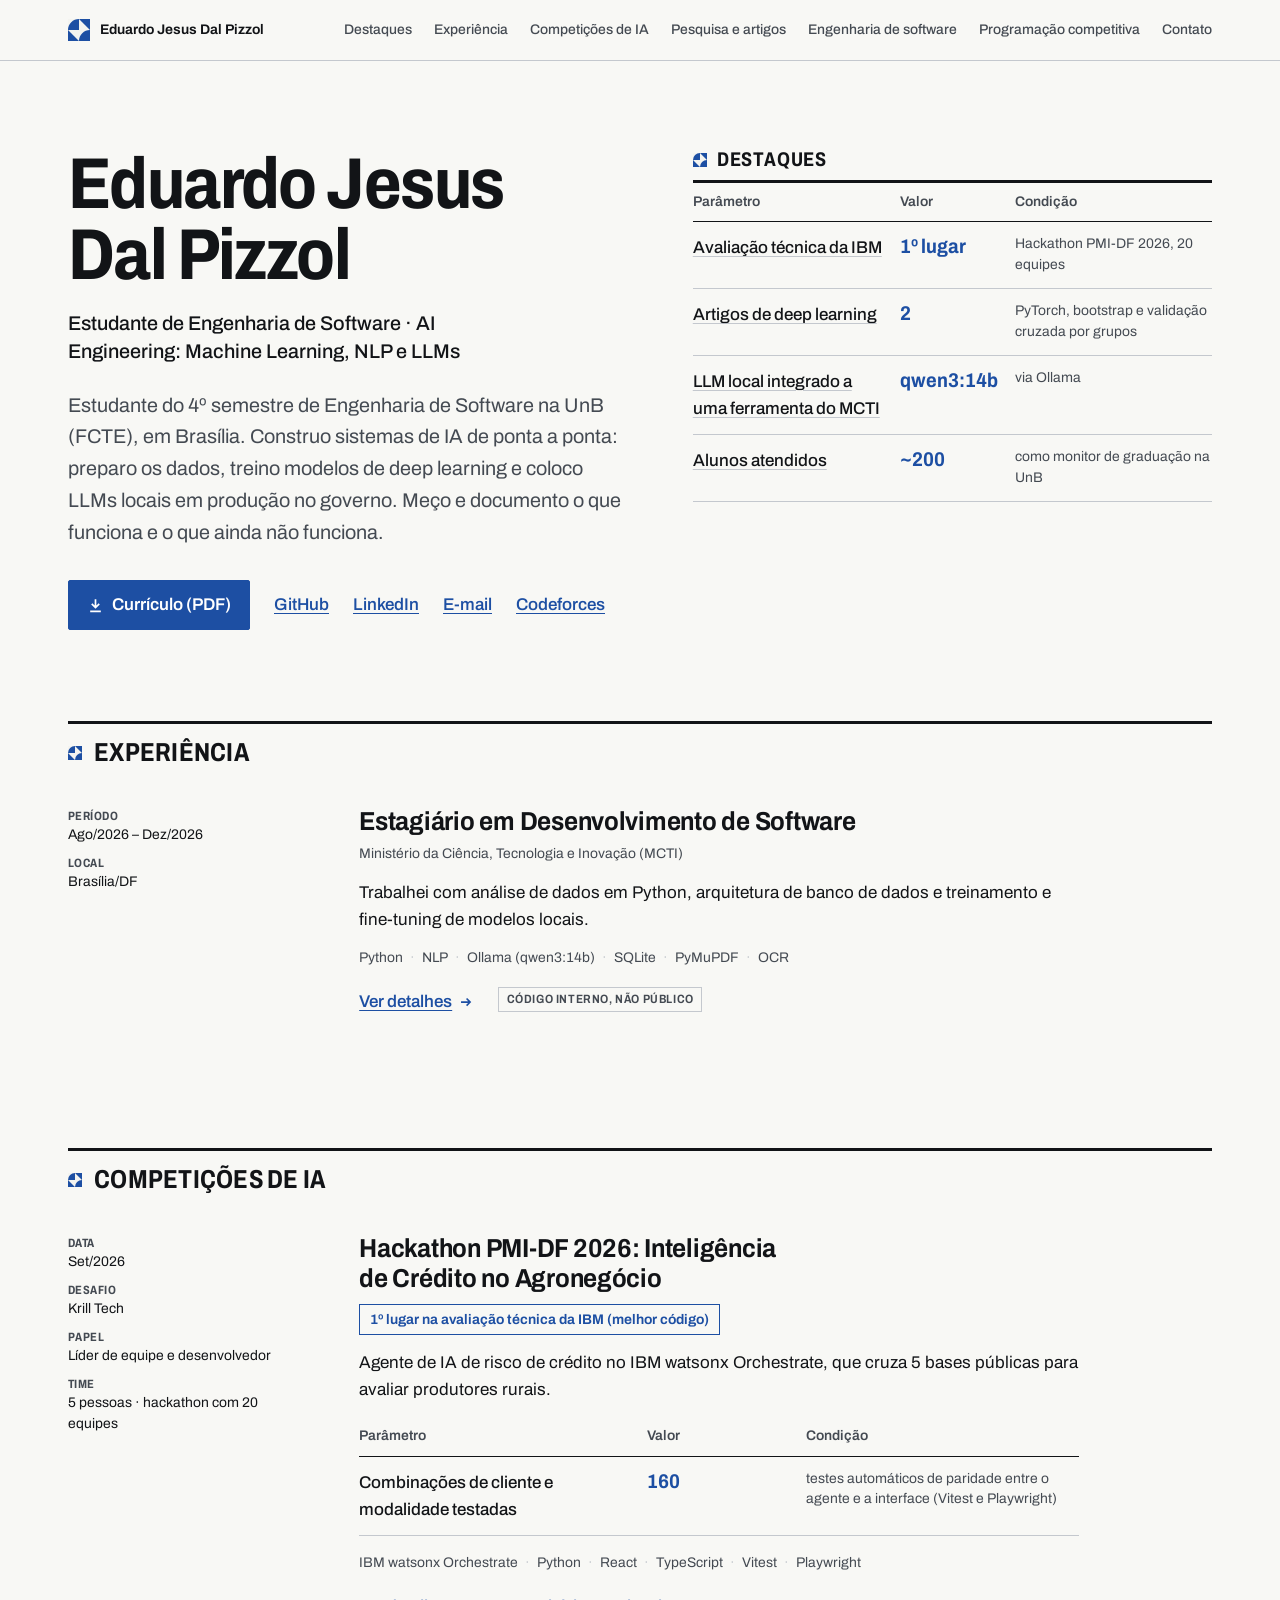
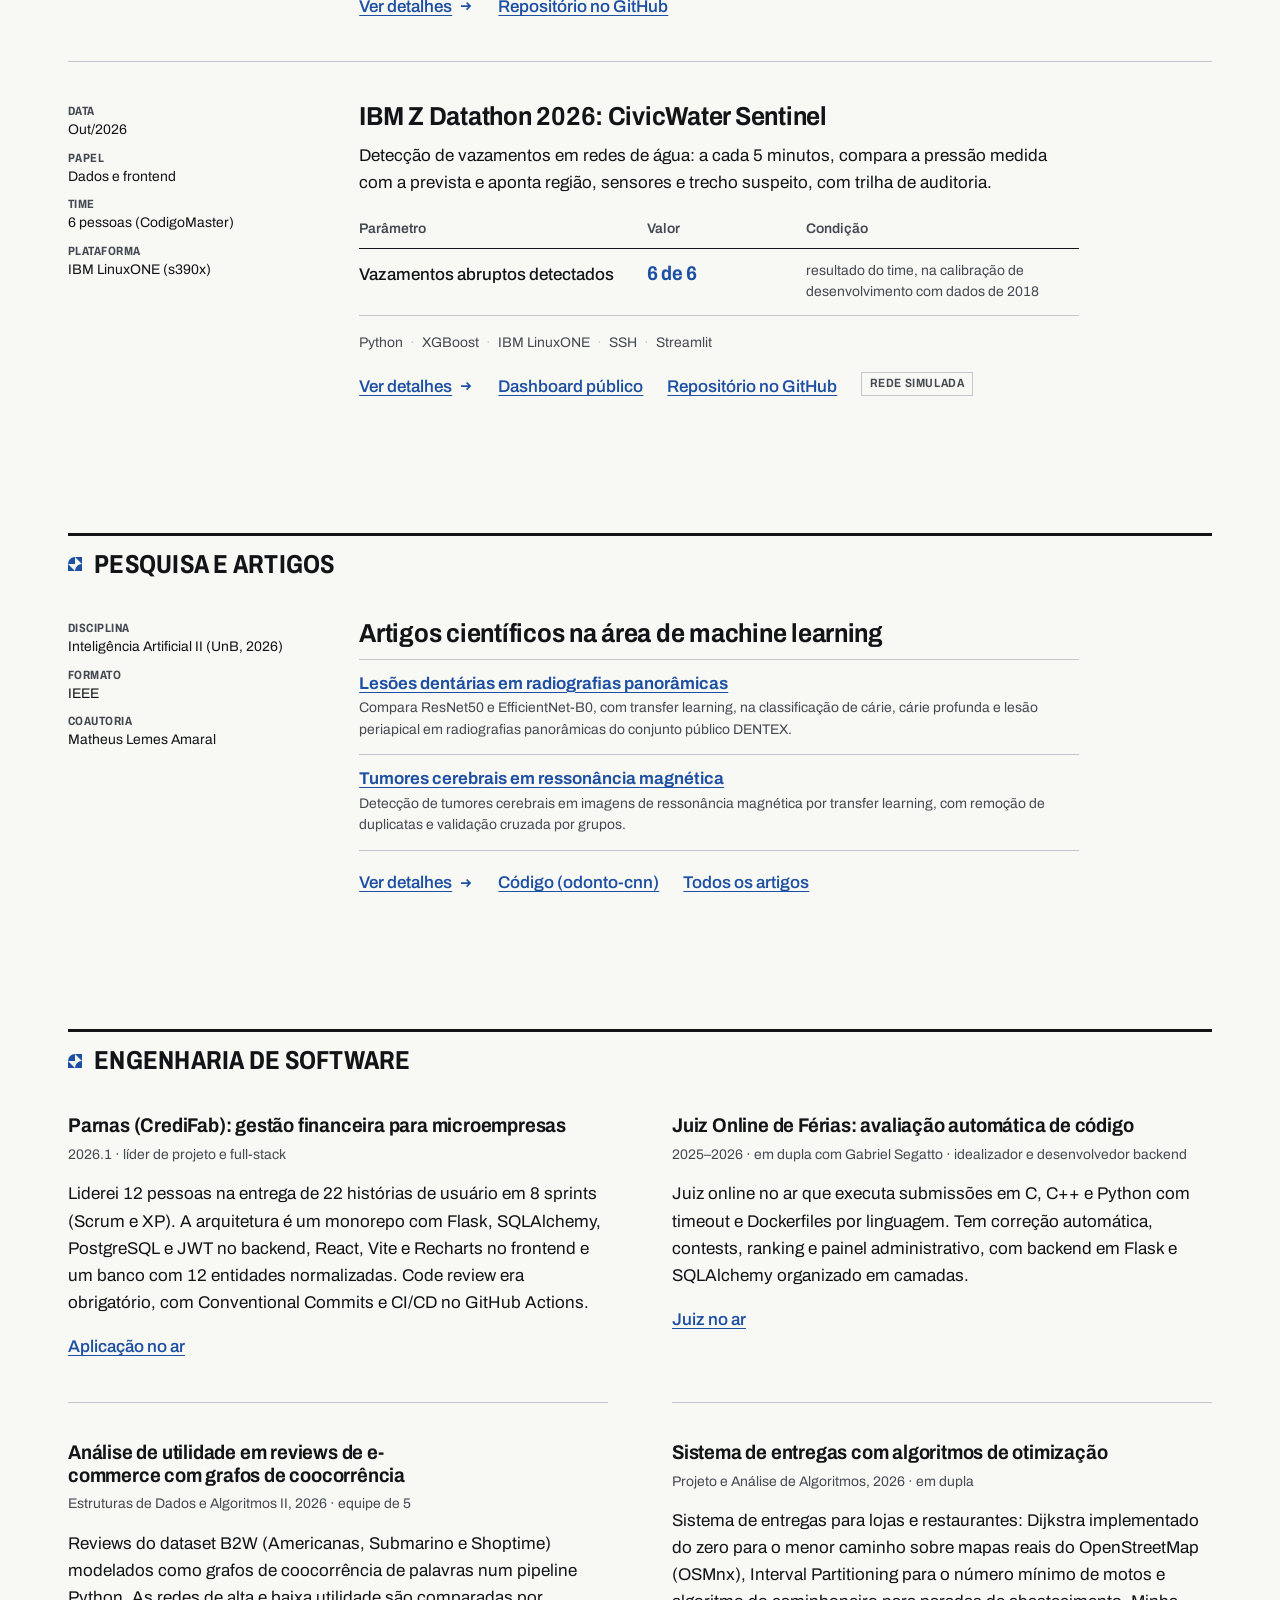
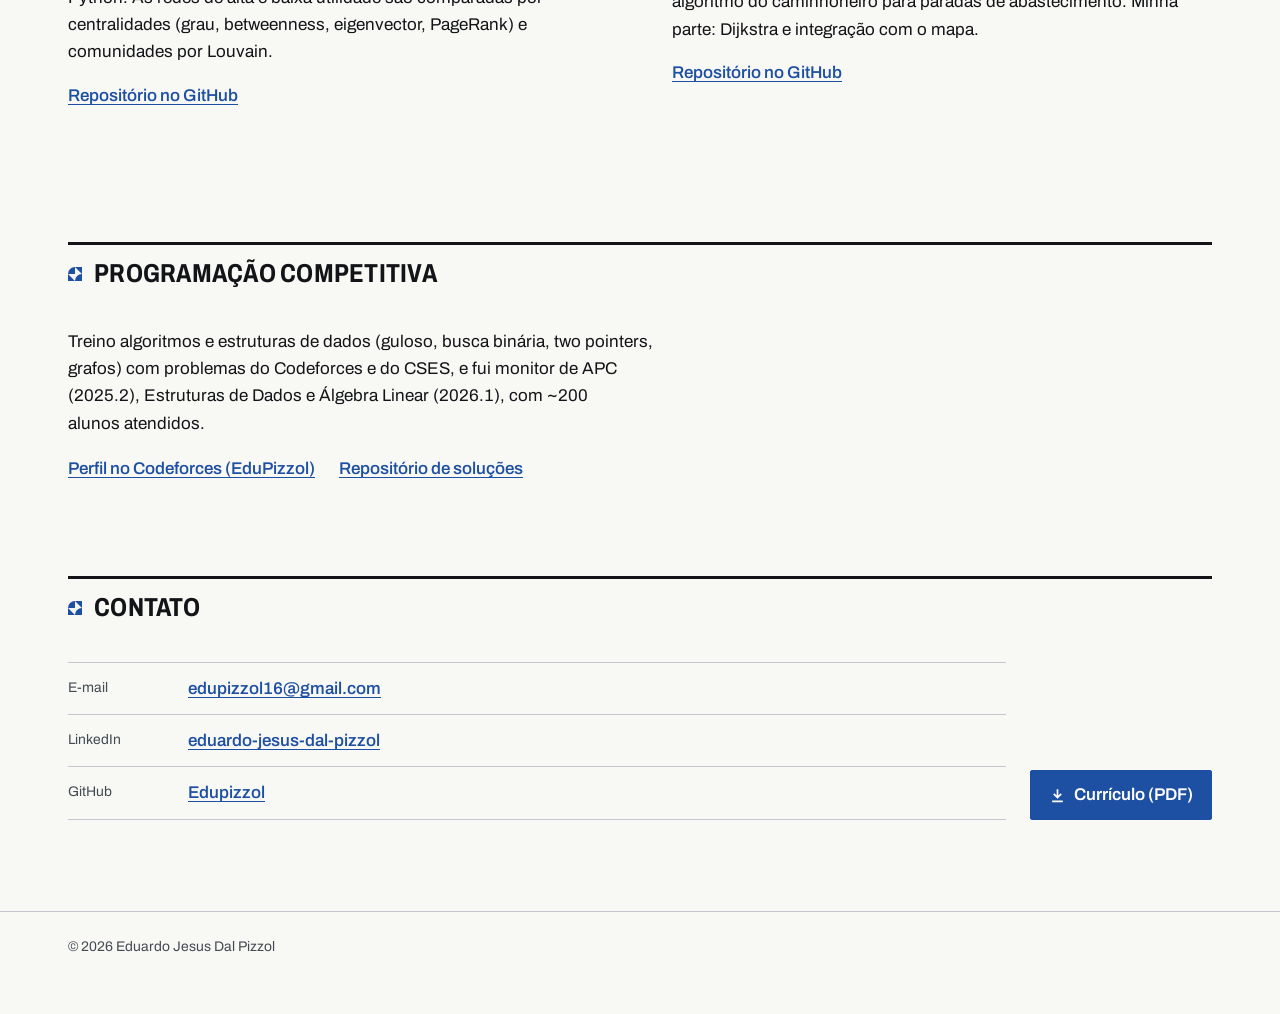
==== commit 6a309fd5: "feat: adiciona links dos repositórios do CivicWater, EDA2, PA e programação competitiva" ====
--- a/index.html
+++ b/index.html
@@ -185,6 +185,7 @@
           <ul class="links">
             <li><a href="projetos/civicwater-sentinel.html">Ver detalhes<svg viewBox="0 0 16 16" aria-hidden="true" focusable="false"><path d="M3 8h9M8.5 4.5 12 8l-3.5 3.5" fill="none" stroke="currentColor" stroke-width="1.6"/></svg></a></li>
             <li><a href="https://civicwater-sentinel-dashboard.onrender.com">Dashboard público</a></li>
+            <li><a href="https://github.com/pedruck/Team-CodigoMaster_IBM-Z-Datathon-2026---Civic-Water-Sentinal">Repositório no GitHub</a></li>
             <li><span class="tag">Rede simulada</span></li>
           </ul>
         </div>
@@ -253,6 +254,7 @@
           <h3>Análise de utilidade em reviews de e-commerce com grafos de coocorrência</h3>
           <p class="org">Estruturas de Dados e Algoritmos II, 2026 · equipe de 5</p>
           <p>Reviews do dataset B2W (Americanas, Submarino e Shoptime) modelados como grafos de coocorrência de palavras num pipeline Python. As redes de alta e baixa utilidade são comparadas por centralidades (grau, betweenness, eigenvector, PageRank) e comunidades por Louvain.</p>
+          <ul class="links"><li><a href="https://github.com/Edupizzol/Trabalho_EDA2_2026">Repositório no GitHub</a></li></ul>
         </div>
       </li>
       <li class="entry">
@@ -260,6 +262,7 @@
           <h3>Sistema de entregas com algoritmos de otimização</h3>
           <p class="org">Projeto e Análise de Algoritmos, 2026 · em dupla</p>
           <p>Sistema de entregas para lojas e restaurantes: Dijkstra implementado do zero para o menor caminho sobre mapas reais do OpenStreetMap (OSMnx), Interval Partitioning para o número mínimo de motos e algoritmo do caminhoneiro para paradas de abastecimento. Minha parte: Dijkstra e integração com o mapa.</p>
+          <ul class="links"><li><a href="https://github.com/projeto-de-algoritmos-2026/G05_Greedy_PA-26.2">Repositório no GitHub</a></li></ul>
         </div>
       </li>
     </ul>
@@ -275,6 +278,7 @@
         <p>Treino algoritmos e estruturas de dados (guloso, busca binária, two pointers, grafos) com problemas do Codeforces e do CSES, e fui monitor de APC (2025.2), Estruturas de Dados e Álgebra Linear (2026.1), com ~200 alunos atendidos.</p>
         <ul class="links">
           <li><a href="https://codeforces.com/profile/EduPizzol">Perfil no Codeforces (EduPizzol)</a></li>
+          <li><a href="https://github.com/Edupizzol/Competitive_Programming">Repositório de soluções</a></li>
         </ul>
       </div>
       <div id="cf-reading" class="spec-wrap" hidden>
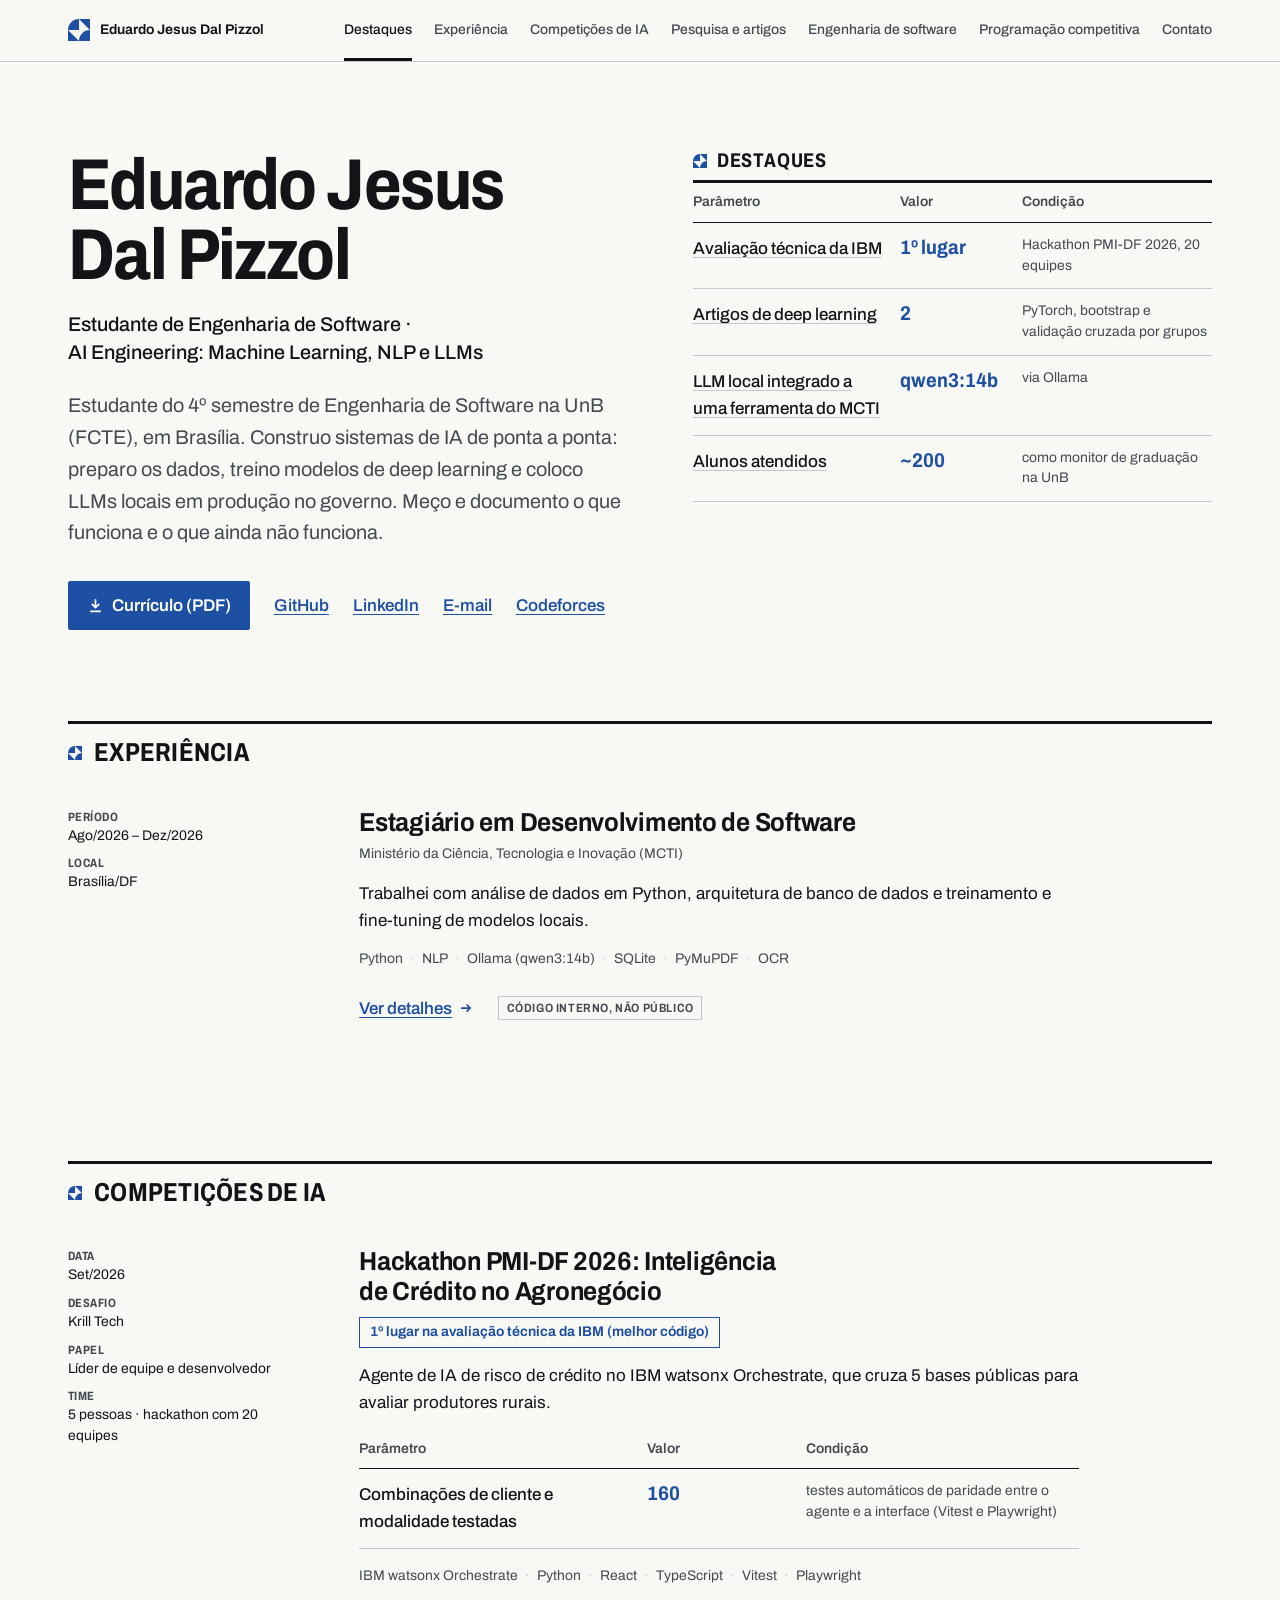
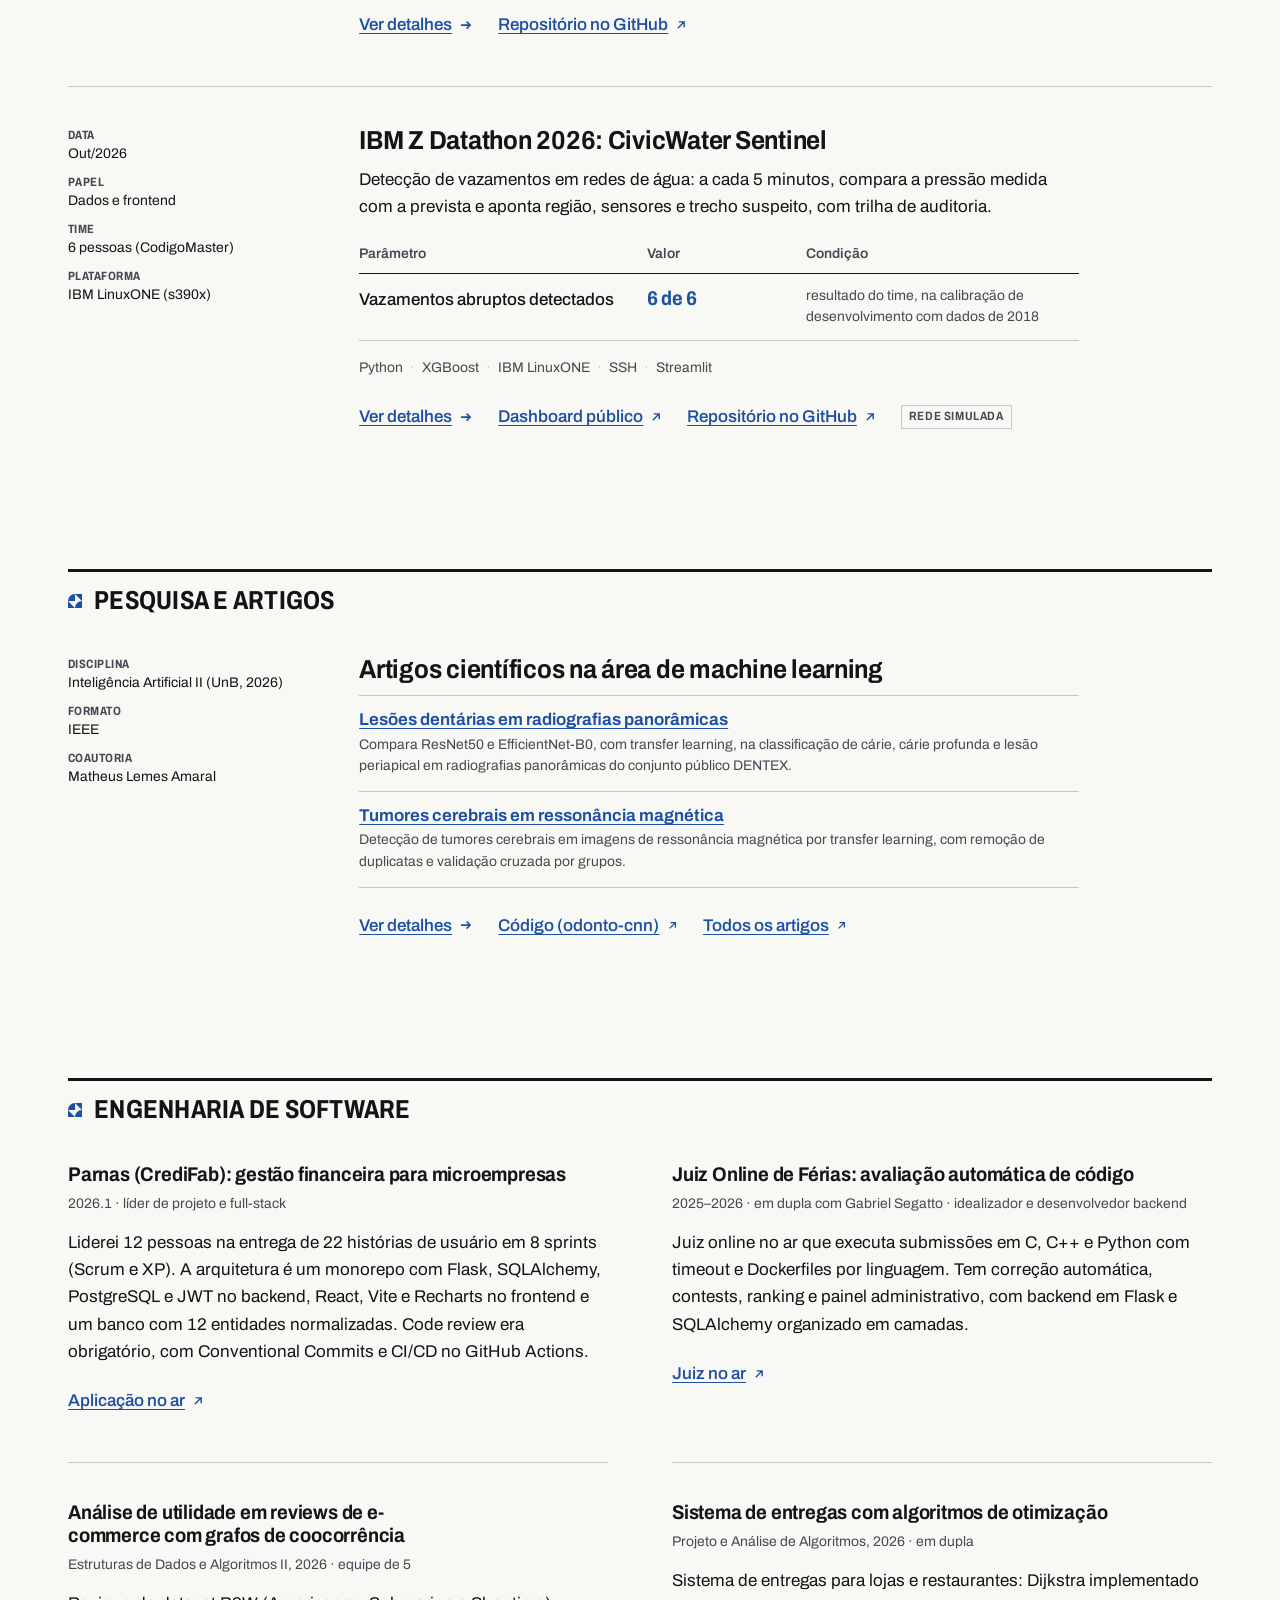
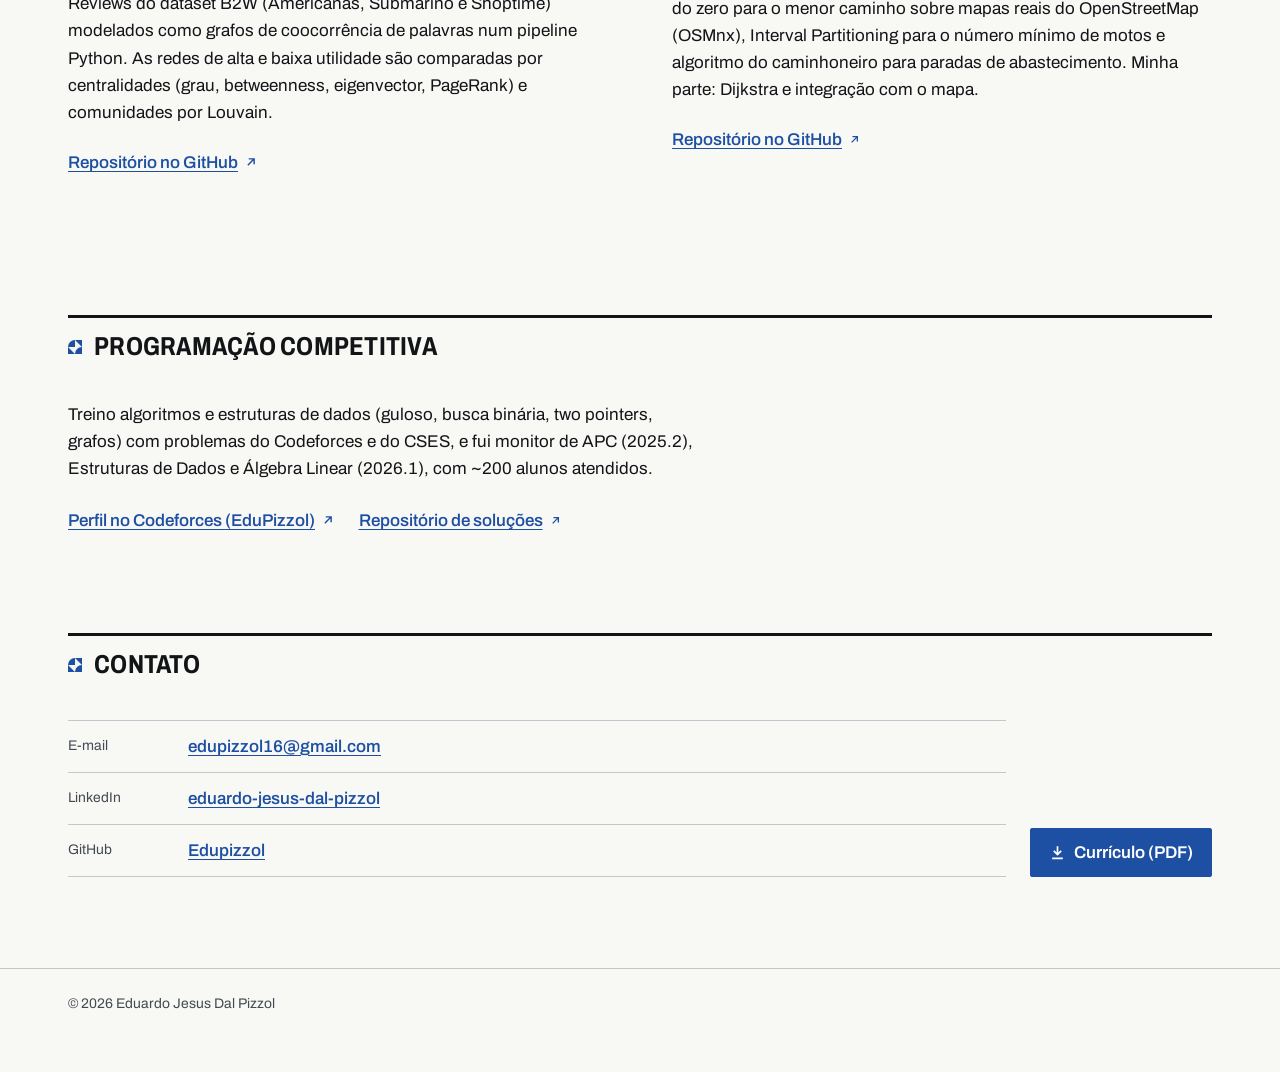
==== commit 24d9ae45: "feat: melhora navegação, acessibilidade e impressão do portfólio - cabeçalho fixo no desktop com a s" ====
--- a/index.html
+++ b/index.html
@@ -3,6 +3,7 @@
 <head>
 <meta charset="utf-8">
 <meta name="viewport" content="width=device-width, initial-scale=1">
+<meta name="color-scheme" content="light dark">
 <title>Eduardo Jesus Dal Pizzol · AI Engineering: Machine Learning, NLP e LLMs</title>
 <meta name="description" content="Estudante de Engenharia de Software na UnB. Competições de IA, artigos de deep learning com PyTorch e LLM local integrado a uma ferramenta do MCTI.">
 <meta name="author" content="Eduardo Jesus Dal Pizzol">
@@ -28,6 +29,19 @@
 <link rel="preload" href="assets/fonts/archivo-latin.woff2" as="font" type="font/woff2" crossorigin>
 <link rel="stylesheet" href="assets/css/style.css">
 <script src="assets/js/main.js" defer></script>
+<script type="application/ld+json">
+{
+  "@context": "https://schema.org",
+  "@type": "Person",
+  "name": "Eduardo Jesus Dal Pizzol",
+  "url": "https://edupizzol.github.io/",
+  "sameAs": [
+    "https://github.com/Edupizzol",
+    "https://www.linkedin.com/in/eduardo-jesus-dal-pizzol-343785380/",
+    "https://codeforces.com/profile/EduPizzol"
+  ]
+}
+</script>
 </head>
 <body>
 <a class="skip" href="#conteudo">Pular para o conteúdo</a>
@@ -57,7 +71,7 @@
   <div class="hero">
     <section aria-labelledby="nome">
       <h1 id="nome">Eduardo Jesus Dal Pizzol</h1>
-      <p class="role">Estudante de Engenharia de Software&nbsp;· AI Engineering: Machine Learning, NLP e LLMs</p>
+      <p class="role">Estudante de Engenharia de Software&nbsp;· <span>AI Engineering: Machine Learning, NLP e LLMs</span></p>
       <p class="lede">Estudante do 4º semestre de Engenharia de Software na UnB (FCTE), em Brasília. Construo sistemas de IA de ponta a ponta: preparo os dados, treino modelos de deep learning e coloco LLMs locais em produção no governo. Meço e documento o que funciona e o que ainda não funciona.</p>
       <ul class="actions">
         <li><a class="btn" href="curriculo.pdf"><svg viewBox="0 0 16 16" aria-hidden="true" focusable="false"><path d="M8 2v8M4.5 6.5 8 10l3.5-3.5M3 13.5h10" fill="none" stroke="currentColor" stroke-width="1.6"/></svg>Currículo (PDF)</a></li>
@@ -274,24 +288,11 @@
       <h2 id="programacao-titulo">Programação competitiva</h2>
     </div>
     <div class="cp">
-      <div>
-        <p>Treino algoritmos e estruturas de dados (guloso, busca binária, two pointers, grafos) com problemas do Codeforces e do CSES, e fui monitor de APC (2025.2), Estruturas de Dados e Álgebra Linear (2026.1), com ~200 alunos atendidos.</p>
-        <ul class="links">
-          <li><a href="https://codeforces.com/profile/EduPizzol">Perfil no Codeforces (EduPizzol)</a></li>
-          <li><a href="https://github.com/Edupizzol/Competitive_Programming">Repositório de soluções</a></li>
-        </ul>
-      </div>
-      <div id="cf-reading" class="spec-wrap" hidden>
-        <table class="spec" role="table">
-          <caption class="visually-hidden">Rating no Codeforces, lido ao vivo</caption>
-          <colgroup><col class="c-param"><col class="c-val"><col></colgroup>
-          <thead role="rowgroup"><tr role="row"><th scope="col" role="columnheader">Parâmetro</th><th scope="col" role="columnheader">Valor</th><th scope="col" role="columnheader">Condição</th></tr></thead>
-          <tbody role="rowgroup">
-            <tr role="row"><th scope="row" role="rowheader">Rating atual</th><td role="cell" class="val" data-cf="rating"></td><td role="cell" class="cond" data-cf="when"></td></tr>
-            <tr role="row"><th scope="row" role="rowheader">Rating máximo</th><td role="cell" class="val" data-cf="max"></td><td role="cell" class="cond" data-cf="when"></td></tr>
-          </tbody>
-        </table>
-      </div>
+      <p>Treino algoritmos e estruturas de dados (guloso, busca binária, two pointers, grafos) com problemas do Codeforces e do CSES, e fui monitor de APC (2025.2), Estruturas de Dados e Álgebra Linear (2026.1), com ~200 alunos atendidos.</p>
+      <ul class="links">
+        <li><a href="https://codeforces.com/profile/EduPizzol">Perfil no Codeforces (EduPizzol)</a></li>
+        <li><a href="https://github.com/Edupizzol/Competitive_Programming">Repositório de soluções</a></li>
+      </ul>
     </div>
   </section>
 
--- a/assets/css/style.css
+++ b/assets/css/style.css
@@ -51,6 +51,8 @@
   --step-4: clamp(2.25rem, 1.3rem + 4vw, 4.5rem);
 
   --space-section: clamp(3.5rem, 2.5rem + 4vw, 6.5rem);
+
+  --icon-out: url("data:image/svg+xml,%3Csvg xmlns='http://www.w3.org/2000/svg' viewBox='0 0 16 16'%3E%3Cpath d='M5.5 4.5h6v6M11.5 4.5l-7 7' fill='none' stroke='%23000' stroke-width='1.6'/%3E%3C/svg%3E");
 }
 
 @media (prefers-color-scheme: dark) {
@@ -166,6 +168,7 @@
   font-size: var(--step--1);
   text-decoration: none;
   white-space: nowrap;
+  min-height: 2.75rem;
 }
 .brand:hover { color: var(--ink); }
 
@@ -185,9 +188,17 @@
   white-space: nowrap;
 }
 .site-nav a:hover { color: var(--ink); text-decoration: underline; }
+/* seção atual: a mesma régua de 3px que abre cada bloco */
+.site-nav a[aria-current] { color: var(--ink); box-shadow: inset 0 -3px 0 var(--ink); }
+
+@media (min-width: 1101px) and (min-height: 600px) {
+  html { scroll-padding-top: 5.5rem; }
+  .doc-head { position: sticky; top: 0; z-index: 5; background: var(--paper); }
+  .site-nav a { padding-block: 1.2rem; }
+}
 
 @media (max-width: 1100px) {
-  .doc-head .wrap { flex-wrap: wrap; padding-top: 0.75rem; gap: 0 1rem; }
+  .doc-head .wrap { flex-wrap: wrap; padding-top: 0.25rem; gap: 0 1rem; }
   .site-nav { margin-left: 0; width: 100%; }
   .site-nav ul {
     overflow-x: auto;
@@ -198,7 +209,7 @@
     -webkit-mask-image: linear-gradient(to right, #000 calc(100% - 2.5rem), transparent);
     mask-image: linear-gradient(to right, #000 calc(100% - 2.5rem), transparent);
   }
-  .site-nav a { padding-block: 0.625rem; }
+  .site-nav a { padding-block: 0.75rem; }
 }
 
 /* ---------- hero ---------- */
@@ -228,9 +239,11 @@
   font-weight: 500;
   line-height: 1.4;
   color: var(--ink);
-  max-width: 38ch;
+  max-width: 46ch;
   margin-bottom: 1.5rem;
 }
+/* a quebra cai entre o curso e a área, não no meio de "AI Engineering" */
+.hero .role span { display: inline-block; }
 .hero .lede {
   max-width: 60ch;
   color: var(--ink-2);
@@ -246,7 +259,11 @@
   gap: 0.75rem 1.5rem;
   list-style: none;
 }
-.actions a:not(.btn) { font-weight: 550; }
+.actions a:not(.btn) { display: inline-flex; align-items: center; min-height: 2.75rem; font-weight: 550; }
+@media (max-width: 480px) {
+  .actions { gap: 0.25rem 1.5rem; }
+  .actions li:first-child { flex-basis: 100%; margin-bottom: 0.5rem; }
+}
 
 .btn {
   display: inline-flex;
@@ -339,6 +356,15 @@
 .spec a { color: inherit; }
 .spec tbody th a { color: var(--ink); text-decoration-color: var(--rule); }
 .spec tbody th a:hover { text-decoration-color: var(--ink); }
+/* alvo de toque maior sem mexer na altura da linha */
+.spec tbody th a, .paper-list h4 a, .contact-list a {
+  display: inline-block;
+  padding-block: 0.75rem;
+  margin-block: -0.75rem;
+}
+@media (min-width: 641px) {
+  .spec .val { padding-right: 1.5rem; }
+}
 
 /* colunas: parâmetro | valor | condição */
 .spec col.c-param { width: 40%; }
@@ -427,7 +453,7 @@
   color: var(--ink-2);
   margin-bottom: 1rem;
 }
-.stack li:not(:last-child)::after {
+.stack li:not(:last-child):not(.stack-label)::after {
   content: "·";
   padding-inline: 0.5em;
   color: var(--rule);
@@ -437,12 +463,23 @@
 .links {
   display: flex;
   flex-wrap: wrap;
-  gap: 0.5rem 1.5rem;
+  gap: 0 1.5rem;
   list-style: none;
   font-weight: 550;
 }
-.links a { display: inline-flex; align-items: center; gap: 0.375rem; min-height: 2rem; }
+.links li { display: flex; align-items: center; min-height: 2.75rem; }
+.links a { display: inline-flex; align-items: center; gap: 0.375rem; min-height: 2.75rem; }
 .links svg { width: 0.95em; height: 0.95em; flex: none; }
+/* link que sai do site: seta diagonal, no mesmo traço das outras */
+.links a[href^="http"]::after {
+  content: "";
+  flex: none;
+  width: 0.8em;
+  height: 0.8em;
+  background: currentColor;
+  -webkit-mask: var(--icon-out) center / contain no-repeat;
+  mask: var(--icon-out) center / contain no-repeat;
+}
 
 /* selo e estados: sempre texto, nunca só cor */
 .seal {
@@ -489,10 +526,7 @@
 
 /* ---------- programação competitiva ---------- */
 
-.cp { display: grid; gap: 2rem clamp(2rem, 5vw, 4rem); }
-@media (min-width: 900px) { .cp { grid-template-columns: minmax(0, 1.2fr) minmax(0, 1fr); } }
 .cp p { max-width: 64ch; }
-.cf-status { font-size: var(--step--1); color: var(--ink-2); margin-top: 0.75rem; }
 
 /* ---------- contato ---------- */
 
@@ -512,7 +546,7 @@
 }
 .contact-list li:first-child { border-top: 1px solid var(--rule); }
 .contact-list .k { color: var(--ink-2); font-size: var(--step--1); padding-top: 0.125rem; }
-.contact-list a { font-weight: 550; overflow-wrap: anywhere; }
+.contact-list a { font-weight: 550; overflow-wrap: anywhere; justify-self: start; }
 
 .site-foot {
   border-top: 1px solid var(--rule);
@@ -530,7 +564,7 @@
   gap: 0.375rem;
   margin-top: clamp(1.5rem, 1rem + 2vw, 2.5rem);
   font-weight: 550;
-  min-height: 2rem;
+  min-height: 2.75rem;
 }
 .back svg { width: 0.95em; height: 0.95em; }
 
@@ -605,6 +639,42 @@
 .paper-grid { display: grid; gap: 2rem clamp(2rem, 5vw, 4rem); }
 @media (min-width: 1024px) { .paper-grid { grid-template-columns: minmax(0, 1.1fr) minmax(0, 1fr); } }
 
+.spec + .links { margin-top: 1rem; }
+.next-steps { margin-top: 2.5rem; }
+.next-steps .tag { margin-left: 0.25rem; }
+.bullets-after { max-width: 72ch; margin-top: 0.875rem; }
+.paper-grid .stack { margin-top: 1.25rem; }
+.detail-head .lede .tag { margin-left: 0.375rem; }
+
+/* outros projetos, no pé de cada página de detalhe */
+.more { padding-bottom: clamp(2rem, 1.5rem + 2vw, 3rem); }
+.more .contact-list { max-width: 72ch; }
+.more .contact-list li:first-child { border-top: 0; }
+.more .contact-list li { grid-template-columns: 9.5rem minmax(0, 1fr); }
+@media (max-width: 520px) {
+  .more .contact-list li { grid-template-columns: minmax(0, 1fr); gap: 0.125rem; }
+}
+
+/* página 404 */
+.lost { padding-block: clamp(2.5rem, 1.5rem + 5vw, 5.5rem) var(--space-section); }
+.lost h1 {
+  font-size: var(--step-3);
+  font-weight: 720;
+  font-stretch: 86%;
+  letter-spacing: -0.02em;
+  line-height: 1.05;
+  margin-bottom: 1rem;
+}
+.lost .lede { color: var(--ink-2); font-size: var(--step-1); max-width: 60ch; }
+.lost .back { margin-top: 0.5rem; }
+
+/* lista curta de artigos no index */
+.paper-list { list-style: none; margin-bottom: 1rem; max-width: 72ch; }
+.paper-list li { padding-block: 0.875rem; border-bottom: 1px solid var(--rule); }
+.paper-list li:first-child { border-top: 1px solid var(--rule); }
+.paper-list h4 { font-size: var(--step-0); font-weight: 650; margin-bottom: 0.25rem; }
+.paper-list p { margin: 0; color: var(--ink-2); font-size: var(--step--1); line-height: 1.55; }
+
 /* ---------- movimento ---------- */
 
 @media (prefers-reduced-motion: reduce) {
@@ -621,21 +691,33 @@
 /* ---------- impressão ---------- */
 
 @media print {
-  .doc-head .site-nav, .skip, .back { display: none; }
-  body { background: #fff; color: #000; }
-  a { color: #000; }
-}
-
-.spec + .links { margin-top: 1rem; }
-.next-steps { margin-top: 2.5rem; }
-.next-steps .tag { margin-left: 0.25rem; }
-.bullets-after { max-width: 72ch; margin-top: 0.875rem; }
-.paper-grid .stack { margin-top: 1.25rem; }
-.detail-head .lede .tag { margin-left: 0.375rem; }
-
-/* lista curta de artigos no index */
-.paper-list { list-style: none; margin-bottom: 1rem; max-width: 72ch; }
-.paper-list li { padding-block: 0.875rem; border-bottom: 1px solid var(--rule); }
-.paper-list li:first-child { border-top: 1px solid var(--rule); }
-.paper-list h4 { font-size: var(--step-0); font-weight: 650; margin-bottom: 0.25rem; }
-.paper-list p { margin: 0; color: var(--ink-2); font-size: var(--step--1); line-height: 1.55; }
+  /* a folha impressa é sempre a clara, mesmo com o sistema no tema escuro */
+  :root {
+    --paper: #fff;
+    --ink: #000;
+    --ink-2: #333;
+    --rule: #999;
+    --accent: #1d4fa3;
+    --accent-hover: #1d4fa3;
+    --on-accent: #fff;
+  }
+  body { font-size: 10.5pt; }
+  .doc-head { position: static; }
+  .doc-head .site-nav, .skip, .back, .more, .hero .btn, .contact > .btn { display: none; }
+  .hero, .detail-head { padding-top: 1rem; }
+  .entry, .spec tr, .bullets li, .paper-list li, .contact-list li { break-inside: avoid; }
+  .section-head, .spec-title, h3, h4 { break-after: avoid; }
+  /* no papel o endereço precisa estar escrito */
+  .links a[href^="http"]::after, .actions a[href^="http"]::after {
+    content: " (" attr(href) ")";
+    width: auto;
+    height: auto;
+    background: none;
+    -webkit-mask: none;
+    mask: none;
+    font-weight: 400;
+    color: var(--ink-2);
+    overflow-wrap: anywhere;
+  }
+  .links a, .actions a:not(.btn) { display: inline; }
+}
